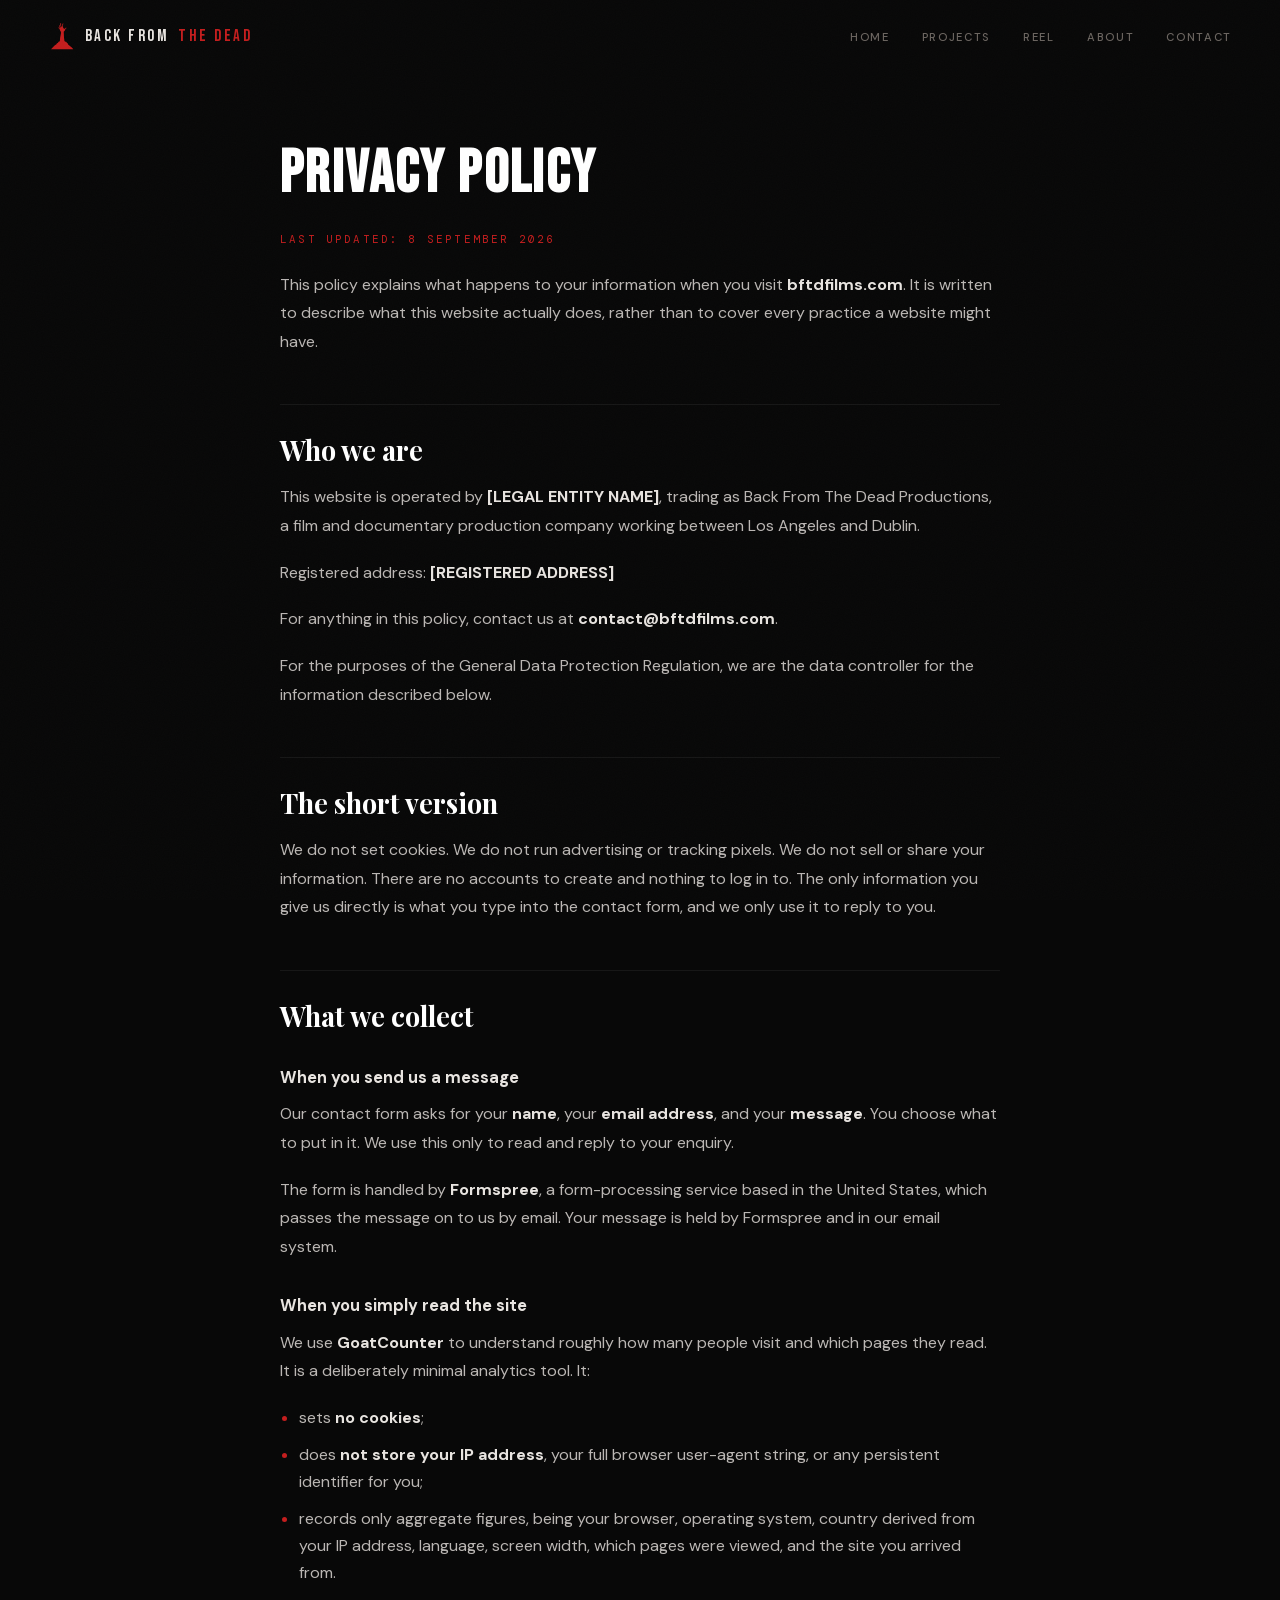
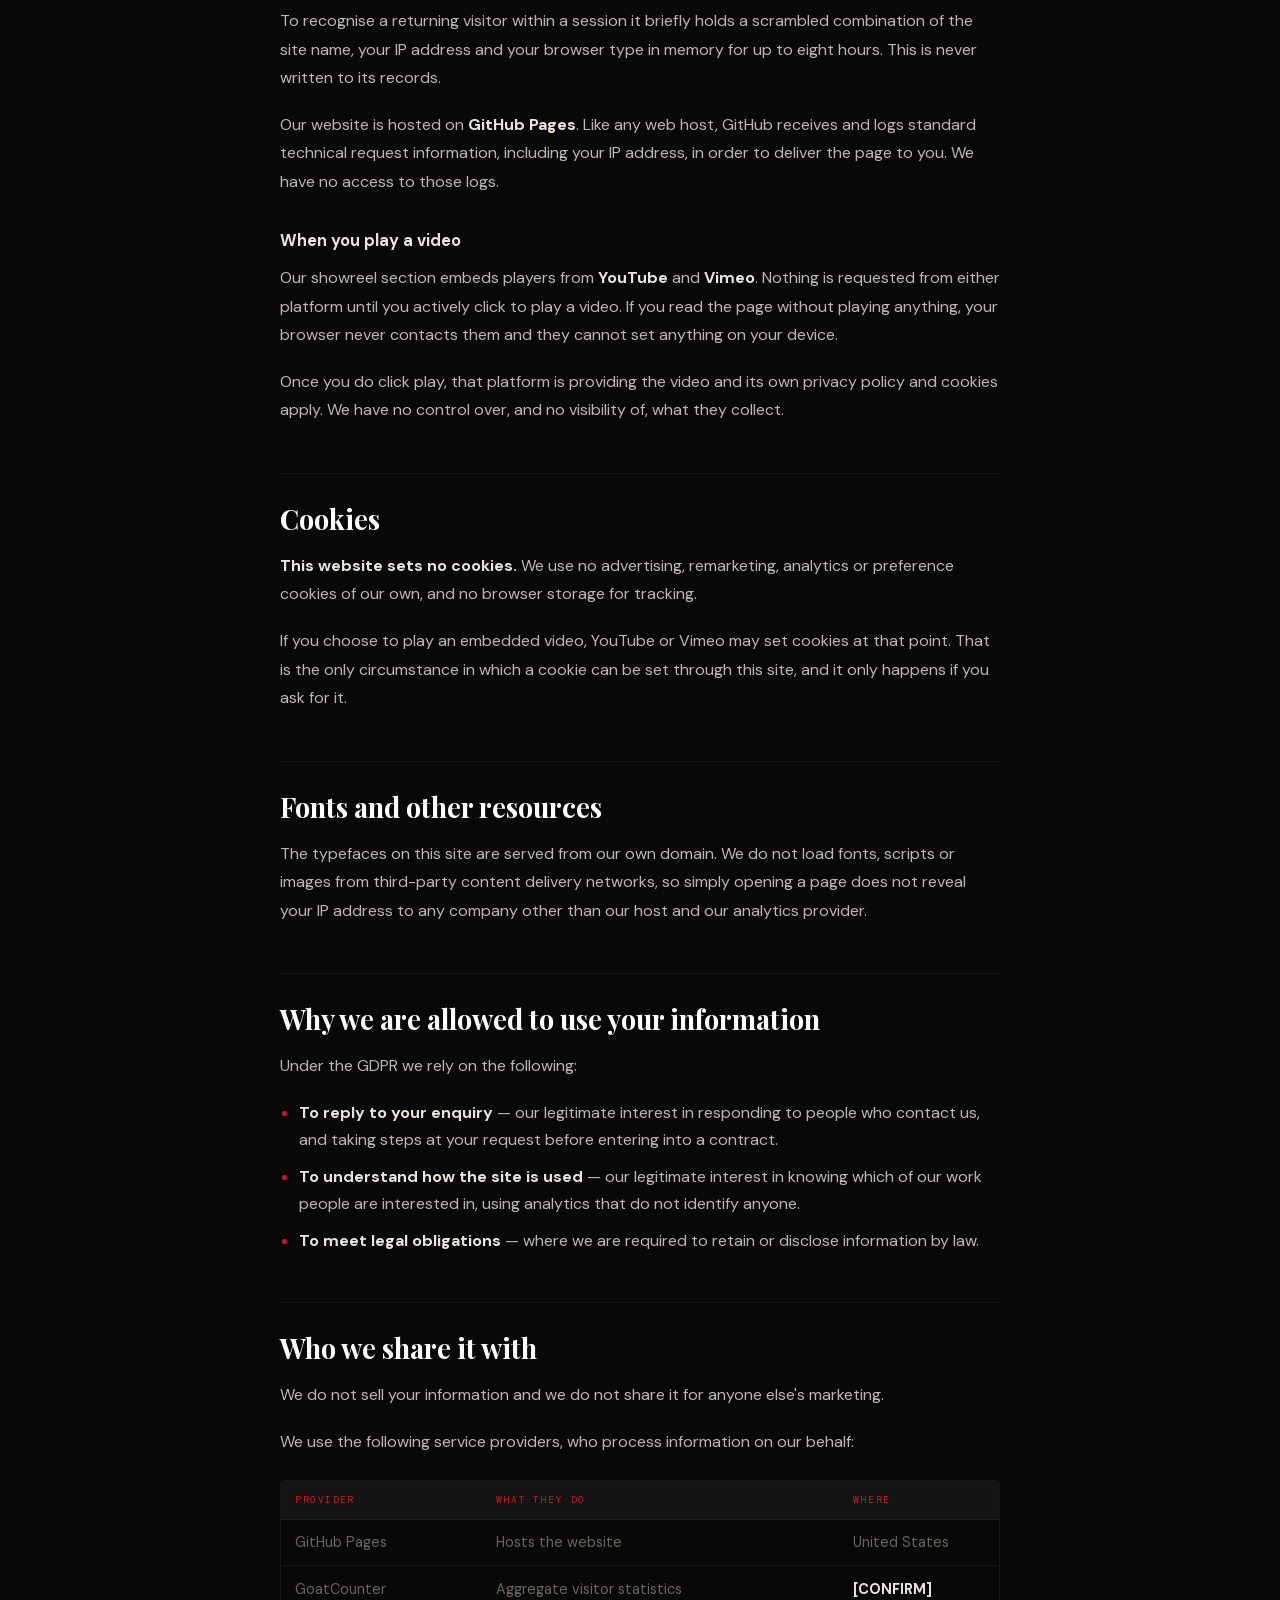
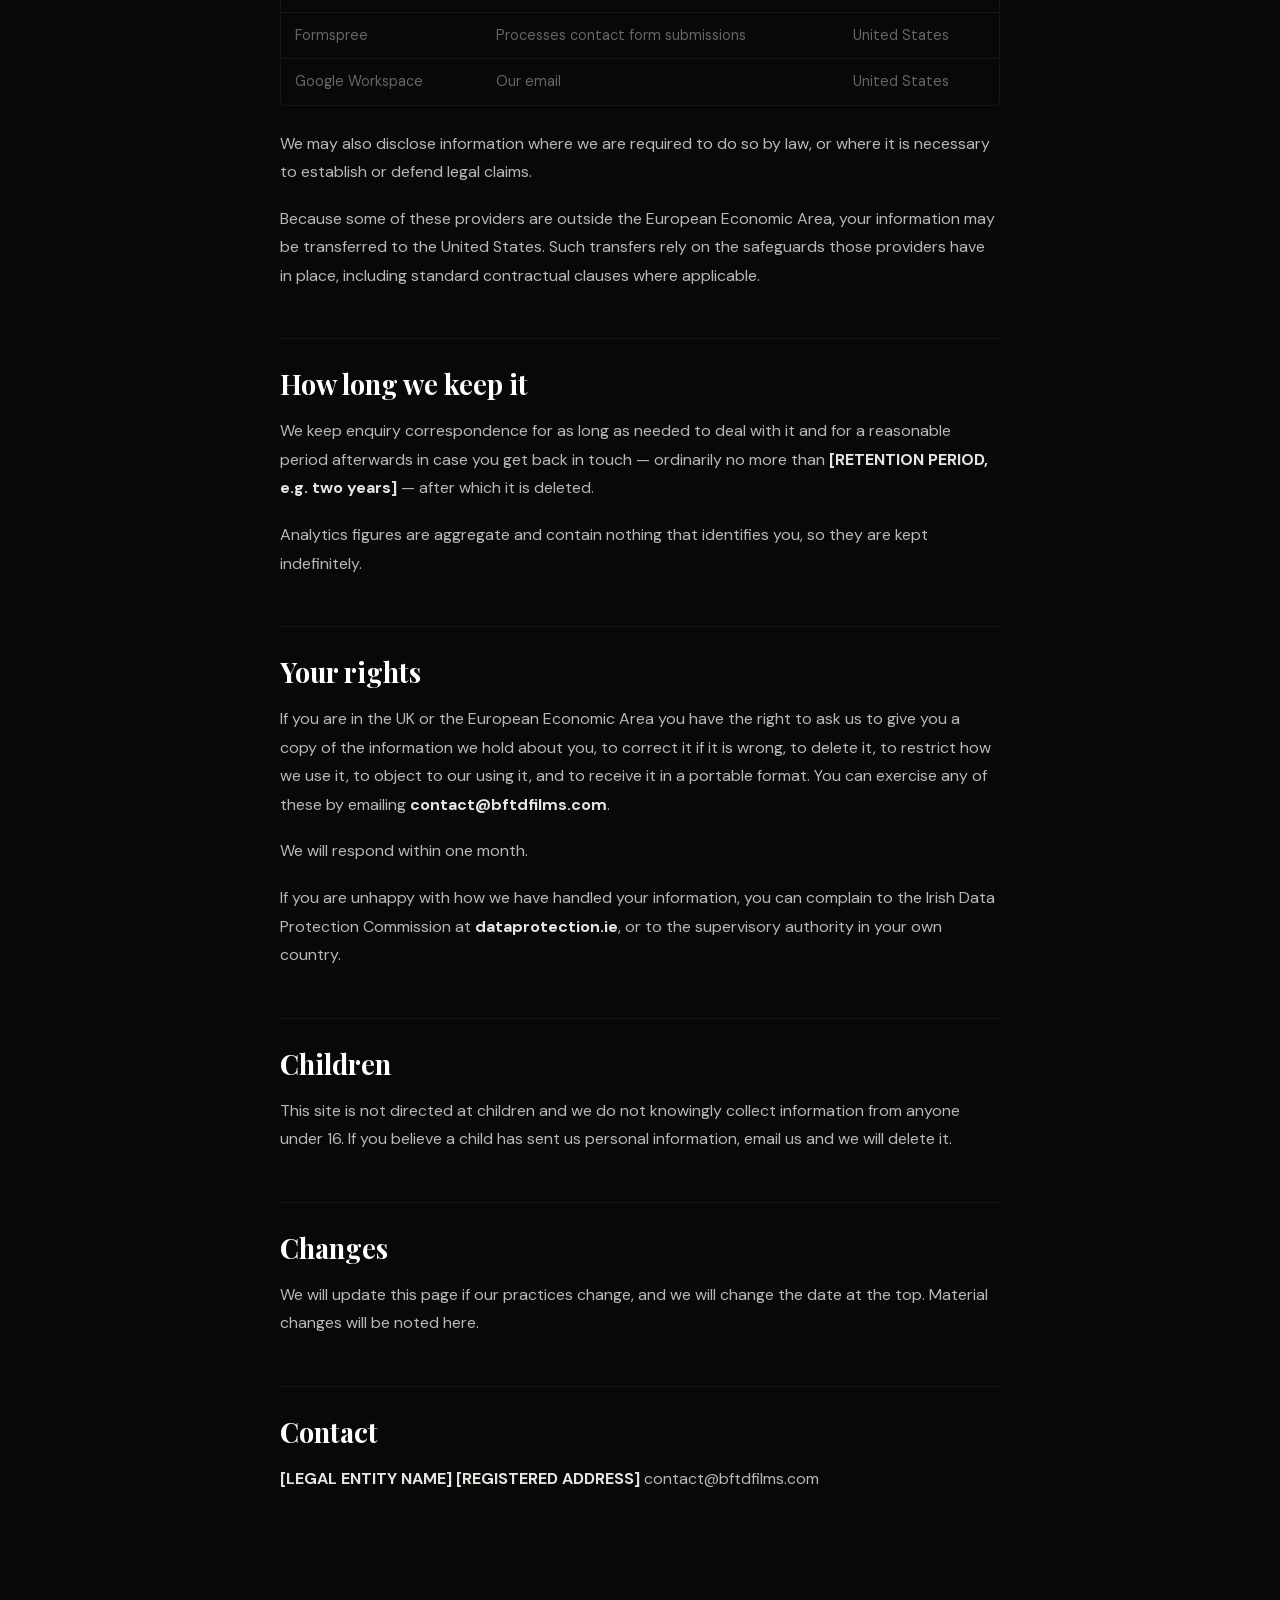
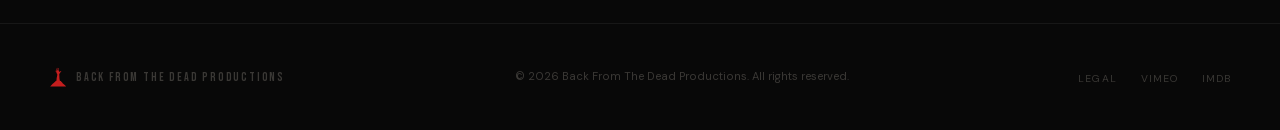
==== privacy/index.html @ 9759ba7f "Publish a privacy policy, and render Markdown pages The site has been collecting names, email addres" ====
<!-- GENERATED FILE — do not edit.
     Edit privacy.md, then run: python3 build.py -->
<!DOCTYPE html>
<html lang="en">
<head>
<meta charset="UTF-8">
<meta name="viewport" content="width=device-width, initial-scale=1.0">
<title>Privacy Policy — Back From The Dead Productions</title>
<meta name="description" content="How Back From The Dead Productions handles information collected through bftdfilms.com.">
<link rel="canonical" href="https://bftdfilms.com/privacy/">
<meta property="og:title" content="Privacy Policy">
<meta property="og:description" content="How Back From The Dead Productions handles information collected through bftdfilms.com.">
<meta property="og:type" content="website">
<meta property="og:url" content="https://bftdfilms.com/privacy/">
<meta property="og:image" content="https://bftdfilms.com/images/og-cover.jpg">
<meta property="og:site_name" content="Back From The Dead Productions">
<meta name="twitter:card" content="summary_large_image">
<meta name="theme-color" content="#080808">
<link rel="icon" type="image/svg+xml" href="data:image/svg+xml,%3Csvg xmlns='http://www.w3.org/2000/svg' viewBox='0 0 200 200'%3E%3Crect width='200' height='200' fill='%23080808'/%3E%3Cpath d='M181,194.5L21.5,194 47,167.5 60,158.5 64,152.5 70,150.5 76,140.5 84.5,137 86.5,113 92.5,83 92.5,70 87.5,64 82.5,50 76.5,45 75.5,36 77.5,36 78.5,41 82,44.5 84.5,44 79.5,33 80.5,23 83,21.5 84.5,23 83.5,32 89,38.5 91.5,37 87.5,22 87.5,13 90,7.5 93.5,9 93.5,25 96.5,33 99,35.5 101.5,30 102.5,16 104.5,12 108,9.5 109.5,12 106.5,23 106.5,35 110.5,44 116,48.5 120,48.5 126,40.5 131,40.5 133.5,43 125.5,49 119.5,63 113.5,68 112.5,71 114.5,113 117.5,135 124,140.5 129,140.5 132.5,144 134.5,149 141.5,153 143.5,160 170,182.5 181,194.5Z' fill='%23c41e1e'/%3E%3C/svg%3E">
<link rel="preload" href="/fonts/dm-sans-normal-latin.woff2" as="font" type="font/woff2" crossorigin>
<link rel="preload" href="/fonts/bebas-neue-normal-latin.woff2" as="font" type="font/woff2" crossorigin>
<link rel="stylesheet" href="/fonts/fonts.css">
<link rel="stylesheet" href="/styles.css">
</head>
<body>
<a class="skip" href="#main">Skip to content</a>

<!-- SVG Symbol Definition (hidden but accessible for <use>) -->
<svg xmlns="http://www.w3.org/2000/svg" xmlns:xlink="http://www.w3.org/1999/xlink" style="position:absolute;width:0;height:0;overflow:hidden" aria-hidden="true">
  <defs>
    <symbol id="bftd-hand" viewBox="0 0 200 200">
      <path d="M181,194.5L21.5,194 47,167.5 60,158.5 64,152.5 70,150.5 76,140.5 84.5,137 86.5,113 92.5,83 92.5,70 87.5,64 82.5,50 76.5,45 75.5,36 77.5,36 78.5,41 82,44.5 84.5,44 79.5,33 80.5,23 83,21.5 84.5,23 83.5,32 89,38.5 91.5,37 87.5,22 87.5,13 90,7.5 93.5,9 93.5,25 96.5,33 99,35.5 101.5,30 102.5,16 104.5,12 108,9.5 109.5,12 106.5,23 106.5,35 110.5,44 116,48.5 120,48.5 126,40.5 131,40.5 133.5,43 125.5,49 119.5,63 113.5,68 112.5,71 114.5,113 117.5,135 124,140.5 129,140.5 132.5,144 134.5,149 141.5,153 143.5,160 170,182.5 181,194.5Z" fill="currentColor" fill-rule="evenodd"/>
    </symbol>
  </defs>
</svg>

<!-- NAV -->
<nav class="nav" role="navigation">
  <a href="#" class="nav__logo"><svg class="hand-icon" aria-hidden="true"><use xlink:href="#bftd-hand" href="#bftd-hand"></use></svg>Back From <span>The Dead</span></a>
  <button class="nav__toggle" aria-label="Toggle menu" aria-expanded="false" aria-controls="navLinks"><span></span><span></span><span></span></button>
  <ul class="nav__links" id="navLinks">
    <li><a href="/" class="nav__link">Home</a></li>
    <li><a href="/#projects" class="nav__link">Projects</a></li>
    <li><a href="/#reel" class="nav__link">Reel</a></li>
    <li><a href="/#about" class="nav__link">About</a></li>
    <li><a href="/#contact" class="nav__link">Contact</a></li>
  </ul>
</nav>

<main id="main">
  <article class="page">
    <div class="con"><div class="page__body">
<h1>Privacy Policy</h1>
<p><em>Last updated: 8 September 2026</em></p>
<p>This policy explains what happens to your information when you visit <strong>bftdfilms.com</strong>. It is written to describe what this website actually does, rather than to cover every practice a website might have.</p>
<h2>Who we are</h2>
<p>This website is operated by <strong>[LEGAL ENTITY NAME]</strong>, trading as Back From The Dead Productions, a film and documentary production company working between Los Angeles and Dublin.</p>
<p>Registered address: <strong>[REGISTERED ADDRESS]</strong></p>
<p>For anything in this policy, contact us at <strong>contact@bftdfilms.com</strong>.</p>
<p>For the purposes of the General Data Protection Regulation, we are the data controller for the information described below.</p>
<h2>The short version</h2>
<p>We do not set cookies. We do not run advertising or tracking pixels. We do not sell or share your information. There are no accounts to create and nothing to log in to. The only information you give us directly is what you type into the contact form, and we only use it to reply to you.</p>
<h2>What we collect</h2>
<h3>When you send us a message</h3>
<p>Our contact form asks for your <strong>name</strong>, your <strong>email address</strong>, and your <strong>message</strong>. You choose what to put in it. We use this only to read and reply to your enquiry.</p>
<p>The form is handled by <strong>Formspree</strong>, a form-processing service based in the United States, which passes the message on to us by email. Your message is held by Formspree and in our email system.</p>
<h3>When you simply read the site</h3>
<p>We use <strong>GoatCounter</strong> to understand roughly how many people visit and which pages they read. It is a deliberately minimal analytics tool. It:</p>
<ul><li>sets <strong>no cookies</strong>;</li><li>does <strong>not store your IP address</strong>, your full browser user-agent string, or any persistent identifier for you;</li><li>records only aggregate figures, being your browser, operating system, country derived from your IP address, language, screen width, which pages were viewed, and the site you arrived from.</li></ul>
<p>To recognise a returning visitor within a session it briefly holds a scrambled combination of the site name, your IP address and your browser type in memory for up to eight hours. This is never written to its records.</p>
<p>Our website is hosted on <strong>GitHub Pages</strong>. Like any web host, GitHub receives and logs standard technical request information, including your IP address, in order to deliver the page to you. We have no access to those logs.</p>
<h3>When you play a video</h3>
<p>Our showreel section embeds players from <strong>YouTube</strong> and <strong>Vimeo</strong>. Nothing is requested from either platform until you actively click to play a video. If you read the page without playing anything, your browser never contacts them and they cannot set anything on your device.</p>
<p>Once you do click play, that platform is providing the video and its own privacy policy and cookies apply. We have no control over, and no visibility of, what they collect.</p>
<h2>Cookies</h2>
<p><strong>This website sets no cookies.</strong> We use no advertising, remarketing, analytics or preference cookies of our own, and no browser storage for tracking.</p>
<p>If you choose to play an embedded video, YouTube or Vimeo may set cookies at that point. That is the only circumstance in which a cookie can be set through this site, and it only happens if you ask for it.</p>
<h2>Fonts and other resources</h2>
<p>The typefaces on this site are served from our own domain. We do not load fonts, scripts or images from third-party content delivery networks, so simply opening a page does not reveal your IP address to any company other than our host and our analytics provider.</p>
<h2>Why we are allowed to use your information</h2>
<p>Under the GDPR we rely on the following:</p>
<ul><li><strong>To reply to your enquiry</strong> — our legitimate interest in responding to people who contact us, and taking steps at your request before entering into a contract.</li><li><strong>To understand how the site is used</strong> — our legitimate interest in knowing which of our work people are interested in, using analytics that do not identify anyone.</li><li><strong>To meet legal obligations</strong> — where we are required to retain or disclose information by law.</li></ul>
<h2>Who we share it with</h2>
<p>We do not sell your information and we do not share it for anyone else&#x27;s marketing.</p>
<p>We use the following service providers, who process information on our behalf:</p>
<div class="tablewrap"><table><thead><tr><th>Provider</th><th>What they do</th><th>Where</th></tr></thead><tbody><tr><td>GitHub Pages</td><td>Hosts the website</td><td>United States</td></tr><tr><td>GoatCounter</td><td>Aggregate visitor statistics</td><td><strong>[CONFIRM]</strong></td></tr><tr><td>Formspree</td><td>Processes contact form submissions</td><td>United States</td></tr><tr><td>Google Workspace</td><td>Our email</td><td>United States</td></tr></tbody></table></div>
<p>We may also disclose information where we are required to do so by law, or where it is necessary to establish or defend legal claims.</p>
<p>Because some of these providers are outside the European Economic Area, your information may be transferred to the United States. Such transfers rely on the safeguards those providers have in place, including standard contractual clauses where applicable.</p>
<h2>How long we keep it</h2>
<p>We keep enquiry correspondence for as long as needed to deal with it and for a reasonable period afterwards in case you get back in touch — ordinarily no more than <strong>[RETENTION PERIOD, e.g. two years]</strong> — after which it is deleted.</p>
<p>Analytics figures are aggregate and contain nothing that identifies you, so they are kept indefinitely.</p>
<h2>Your rights</h2>
<p>If you are in the UK or the European Economic Area you have the right to ask us to give you a copy of the information we hold about you, to correct it if it is wrong, to delete it, to restrict how we use it, to object to our using it, and to receive it in a portable format. You can exercise any of these by emailing <strong>contact@bftdfilms.com</strong>.</p>
<p>We will respond within one month.</p>
<p>If you are unhappy with how we have handled your information, you can complain to the Irish Data Protection Commission at <strong>dataprotection.ie</strong>, or to the supervisory authority in your own country.</p>
<h2>Children</h2>
<p>This site is not directed at children and we do not knowingly collect information from anyone under 16. If you believe a child has sent us personal information, email us and we will delete it.</p>
<h2>Changes</h2>
<p>We will update this page if our practices change, and we will change the date at the top. Material changes will be noted here.</p>
<h2>Contact</h2>
<p><strong>[LEGAL ENTITY NAME]</strong> <strong>[REGISTERED ADDRESS]</strong> contact@bftdfilms.com</p>
    </div></div>
  </article>
</main>

<footer class="ft"><div class="con"><div class="ft__in">
  <a href="/" class="ft__logo"><svg class="hand-icon" aria-hidden="true"><use xlink:href="#bftd-hand" href="#bftd-hand"></use></svg>Back From The Dead Productions</a>
  <p class="ft__c">© 2026 Back From The Dead Productions. All rights reserved.</p>
  <ul class="ft__ls"><li><a href="/privacy/" class="ft__l">Legal</a></li><li><a href="https://vimeo.com/user11478169" target="_blank" rel="noopener" class="ft__l">Vimeo</a></li><li><a href="https://www.imdb.com/name/nm1100217/" target="_blank" rel="noopener" class="ft__l">IMDb</a></li></ul>
</div></div></footer>

<script>
document.addEventListener('DOMContentLoaded',()=>{
  const nav=document.querySelector('.nav');
  window.addEventListener('scroll',()=>nav.classList.toggle('scrolled',window.scrollY>60),{passive:true});
  const tog=document.querySelector('.nav__toggle'),nls=document.querySelector('.nav__links');
  tog.addEventListener('click',()=>{const o=tog.classList.toggle('open');nls.classList.toggle('open');tog.setAttribute('aria-expanded',o?'true':'false')});
  nls.querySelectorAll('.nav__link').forEach(l=>l.addEventListener('click',()=>{tog.classList.remove('open');nls.classList.remove('open');tog.setAttribute('aria-expanded','false')}));
});
</script>
<script data-goatcounter="https://bftdfilms.goatcounter.com/count" async src="https://gc.zgo.at/count.js"></script>
</body>
</html>
---- fonts/fonts.css ----
/* Self-hosted webfonts — GENERATED, do not edit.
   Regenerate with: bash tools/fetch-fonts.sh
   Served from our own domain so no visitor IP reaches Google.
   DM Sans and Playfair Display are variable: one file serves a
   weight range, which is why some rules declare two weights. */
@font-face{font-family:'Bebas Neue';font-style:normal;font-weight:400;font-display:swap;src:url('/fonts/bebas-neue-normal-latin-ext.woff2') format('woff2');unicode-range:U+0100-02BA, U+02BD-02C5, U+02C7-02CC, U+02CE-02D7, U+02DD-02FF, U+0304, U+0308, U+0329, U+1D00-1DBF, U+1E00-1E9F, U+1EF2-1EFF, U+2020, U+20A0-20AB, U+20AD-20C0, U+2113, U+2C60-2C7F, U+A720-A7FF}
@font-face{font-family:'Bebas Neue';font-style:normal;font-weight:400;font-display:swap;src:url('/fonts/bebas-neue-normal-latin.woff2') format('woff2');unicode-range:U+0000-00FF, U+0131, U+0152-0153, U+02BB-02BC, U+02C6, U+02DA, U+02DC, U+0304, U+0308, U+0329, U+2000-206F, U+20AC, U+2122, U+2191, U+2193, U+2212, U+2215, U+FEFF, U+FFFD}
@font-face{font-family:'DM Mono';font-style:normal;font-weight:400;font-display:swap;src:url('/fonts/dm-mono-normal-latin-ext.woff2') format('woff2');unicode-range:U+0100-02BA, U+02BD-02C5, U+02C7-02CC, U+02CE-02D7, U+02DD-02FF, U+0304, U+0308, U+0329, U+1D00-1DBF, U+1E00-1E9F, U+1EF2-1EFF, U+2020, U+20A0-20AB, U+20AD-20C0, U+2113, U+2C60-2C7F, U+A720-A7FF}
@font-face{font-family:'DM Mono';font-style:normal;font-weight:400;font-display:swap;src:url('/fonts/dm-mono-normal-latin.woff2') format('woff2');unicode-range:U+0000-00FF, U+0131, U+0152-0153, U+02BB-02BC, U+02C6, U+02DA, U+02DC, U+0304, U+0308, U+0329, U+2000-206F, U+20AC, U+2122, U+2191, U+2193, U+2212, U+2215, U+FEFF, U+FFFD}
@font-face{font-family:'DM Sans';font-style:normal;font-weight:400 700;font-display:swap;src:url('/fonts/dm-sans-normal-latin-ext.woff2') format('woff2');unicode-range:U+0100-02BA, U+02BD-02C5, U+02C7-02CC, U+02CE-02D7, U+02DD-02FF, U+0304, U+0308, U+0329, U+1D00-1DBF, U+1E00-1E9F, U+1EF2-1EFF, U+2020, U+20A0-20AB, U+20AD-20C0, U+2113, U+2C60-2C7F, U+A720-A7FF}
@font-face{font-family:'DM Sans';font-style:normal;font-weight:400 700;font-display:swap;src:url('/fonts/dm-sans-normal-latin.woff2') format('woff2');unicode-range:U+0000-00FF, U+0131, U+0152-0153, U+02BB-02BC, U+02C6, U+02DA, U+02DC, U+0304, U+0308, U+0329, U+2000-206F, U+20AC, U+2122, U+2191, U+2193, U+2212, U+2215, U+FEFF, U+FFFD}
@font-face{font-family:'Playfair Display';font-style:italic;font-weight:400;font-display:swap;src:url('/fonts/playfair-display-italic-latin-ext.woff2') format('woff2');unicode-range:U+0100-02BA, U+02BD-02C5, U+02C7-02CC, U+02CE-02D7, U+02DD-02FF, U+0304, U+0308, U+0329, U+1D00-1DBF, U+1E00-1E9F, U+1EF2-1EFF, U+2020, U+20A0-20AB, U+20AD-20C0, U+2113, U+2C60-2C7F, U+A720-A7FF}
@font-face{font-family:'Playfair Display';font-style:italic;font-weight:400;font-display:swap;src:url('/fonts/playfair-display-italic-latin.woff2') format('woff2');unicode-range:U+0000-00FF, U+0131, U+0152-0153, U+02BB-02BC, U+02C6, U+02DA, U+02DC, U+0304, U+0308, U+0329, U+2000-206F, U+20AC, U+2122, U+2191, U+2193, U+2212, U+2215, U+FEFF, U+FFFD}
@font-face{font-family:'Playfair Display';font-style:normal;font-weight:400 700;font-display:swap;src:url('/fonts/playfair-display-normal-latin-ext.woff2') format('woff2');unicode-range:U+0100-02BA, U+02BD-02C5, U+02C7-02CC, U+02CE-02D7, U+02DD-02FF, U+0304, U+0308, U+0329, U+1D00-1DBF, U+1E00-1E9F, U+1EF2-1EFF, U+2020, U+20A0-20AB, U+20AD-20C0, U+2113, U+2C60-2C7F, U+A720-A7FF}
@font-face{font-family:'Playfair Display';font-style:normal;font-weight:400 700;font-display:swap;src:url('/fonts/playfair-display-normal-latin.woff2') format('woff2');unicode-range:U+0000-00FF, U+0131, U+0152-0153, U+02BB-02BC, U+02C6, U+02DA, U+02DC, U+0304, U+0308, U+0329, U+2000-206F, U+20AC, U+2122, U+2191, U+2193, U+2212, U+2215, U+FEFF, U+FFFD}
---- styles.css ----
:root{--bg:#080808;--bg2:#0f0f0f;--bg3:#141414;--bg4:#1a1a1a;--text:#e8e4e0;--text2:#6b6560;--text3:#3a3835;--accent:#c41e1e;--accent-g:rgba(196,30,30,.15);--accent-b:#e02525;--white:#fff;--border:rgba(255,255,255,.06);--border2:rgba(255,255,255,.1);--fd:'Playfair Display',Georgia,serif;--fb:'DM Sans',-apple-system,sans-serif;--fa:'Bebas Neue',Impact,sans-serif;--fm:'DM Mono','Courier New',monospace;--eo:cubic-bezier(.25,.46,.45,.94);--ed:cubic-bezier(.16,1,.3,1);--t:.4s var(--eo);--ts:.8s var(--ed);--nh:72px;--mw:1280px;--g:clamp(1.5rem,4vw,3rem)}
*,*::before,*::after{margin:0;padding:0;box-sizing:border-box}
html{font-size:16px;scroll-behavior:smooth;-webkit-font-smoothing:antialiased;scrollbar-width:thin;scrollbar-color:var(--accent) var(--bg)}
body{font-family:var(--fb);background:var(--bg);color:var(--text);line-height:1.6;overflow-x:hidden}
::selection{background:var(--accent);color:var(--white)}
::-webkit-scrollbar{width:6px}::-webkit-scrollbar-track{background:var(--bg)}::-webkit-scrollbar-thumb{background:var(--accent);border-radius:3px}
img,video{display:block;max-width:100%;height:auto}
a{color:inherit;text-decoration:none;transition:color var(--t)}
.con{width:100%;max-width:var(--mw);margin:0 auto;padding:0 var(--g)}
body::before{content:'';position:fixed;inset:0;z-index:9999;pointer-events:none;opacity:.02;background-image:url("data:image/svg+xml,%3Csvg viewBox='0 0 256 256' xmlns='http://www.w3.org/2000/svg'%3E%3Cfilter id='n'%3E%3CfeTurbulence type='fractalNoise' baseFrequency='.85' numOctaves='4' stitchTiles='stitch'/%3E%3C/filter%3E%3Crect width='100%25' height='100%25' filter='url(%23n)'/%3E%3C/svg%3E");background-repeat:repeat;background-size:256px}

/* HAND LOGO */
.hand-icon{display:inline-block;vertical-align:middle;flex-shrink:0;overflow:visible}
.nav__logo{font-family:var(--fa);font-size:clamp(.8rem,1.6vw,1.05rem);letter-spacing:.15em;text-transform:uppercase;color:var(--text);white-space:nowrap;display:flex;align-items:center;gap:.55rem}
.nav__logo:hover{color:var(--accent)}.nav__logo span{color:var(--accent);white-space:nowrap}
.nav__logo .hand-icon{width:28px;height:28px;color:var(--accent);transition:transform .4s var(--ed),filter .4s ease}
.nav__logo:hover .hand-icon{transform:translateY(-2px);filter:drop-shadow(0 4px 12px rgba(196,30,30,.4))}
.hero__mark{display:flex;justify-content:center;margin-bottom:2rem;opacity:0;transform:translateY(30px);animation:fu 1s var(--ed) .15s forwards}
.hero__mark .hand-icon{width:clamp(60px,10vw,90px);height:clamp(60px,10vw,90px);color:var(--accent);filter:drop-shadow(0 0 40px rgba(196,30,30,.3)) drop-shadow(0 0 80px rgba(196,30,30,.12))}
.ft__logo{display:flex;align-items:center;gap:.5rem;color:var(--text3);font-family:var(--fa);font-size:.75rem;letter-spacing:.15em;text-transform:uppercase;transition:color var(--t)}
.ft__logo:hover{color:var(--accent)}
.ft__logo .hand-icon{width:20px;height:20px;color:var(--accent)}

/* NAV */
.nav{position:fixed;top:0;left:0;right:0;z-index:1000;height:var(--nh);display:flex;align-items:center;justify-content:space-between;padding:0 var(--g);transition:background var(--t)}
.nav.scrolled{background:rgba(8,8,8,.92);backdrop-filter:blur(20px);border-bottom:1px solid var(--border)}
.nav__links{display:flex;align-items:center;gap:clamp(1.25rem,2.5vw,2.25rem);list-style:none}
.nav__link{font-size:.7rem;font-weight:500;letter-spacing:.15em;text-transform:uppercase;color:var(--text2);position:relative;padding:.25rem 0;transition:color var(--t)}
.nav__link::after{content:'';position:absolute;bottom:0;left:0;width:0;height:1px;background:var(--accent);transition:width var(--t)}
.nav__link:hover,.nav__link.active{color:var(--text)}.nav__link:hover::after,.nav__link.active::after{width:100%}
.nav__toggle{display:none;background:none;border:none;cursor:pointer;padding:.5rem;z-index:1001}
.nav__toggle span{display:block;width:24px;height:1.5px;background:var(--text);transition:all .3s ease;margin:6px 0}
.nav__toggle.open span:nth-child(1){transform:rotate(45deg) translate(5px,5px)}
.nav__toggle.open span:nth-child(2){opacity:0}
.nav__toggle.open span:nth-child(3){transform:rotate(-45deg) translate(5px,-5px)}

/* HERO */
.hero{position:relative;width:100%;height:100vh;min-height:600px;display:flex;align-items:center;justify-content:center;overflow:hidden}
.hero__bg{position:absolute;inset:0;z-index:0;background:linear-gradient(135deg,#1a0a0a 0%,#080808 30%,#0d0d0d 60%,#120808 100%)}
.hero__bg img{width:100%;height:100%;object-fit:cover;opacity:.5}
.hero__ov{position:absolute;inset:0;z-index:1;background:linear-gradient(180deg,rgba(8,8,8,.6) 0%,rgba(8,8,8,.2) 40%,rgba(8,8,8,.2) 60%,rgba(8,8,8,.95) 100%)}
.hero__vig{position:absolute;inset:0;z-index:1;box-shadow:inset 0 0 200px 60px rgba(0,0,0,.7);pointer-events:none}
.hero__c{position:relative;z-index:2;text-align:center;max-width:900px;padding:0 var(--g)}
.hero__pre{font-family:var(--fm);font-size:.7rem;letter-spacing:.4em;text-transform:uppercase;color:var(--accent);margin-bottom:1.5rem;opacity:0;transform:translateY(20px);animation:fu .8s var(--ed) .3s forwards}
.hero__t{font-family:var(--fa);font-size:clamp(3rem,10vw,8rem);line-height:.9;letter-spacing:.05em;text-transform:uppercase;color:var(--white);margin-bottom:1.5rem;opacity:0;transform:translateY(30px);animation:fu 1s var(--ed) .5s forwards}
.hero__t em{font-style:normal;color:var(--accent);display:block;font-size:.35em;letter-spacing:.25em;margin-top:.5rem;font-family:var(--fd);font-weight:400}
.hero__tag{font-family:var(--fd);font-size:clamp(1rem,2vw,1.35rem);font-weight:400;font-style:italic;color:rgba(232,228,224,.75);max-width:500px;margin:0 auto;opacity:0;transform:translateY(20px);animation:fu .8s var(--ed) .8s forwards}
.hero__sc{position:absolute;bottom:2.5rem;left:50%;transform:translateX(-50%);z-index:2;display:flex;flex-direction:column;align-items:center;gap:.75rem;color:var(--text3);font-size:.6rem;letter-spacing:.3em;text-transform:uppercase;opacity:0;animation:fu .8s var(--ed) 1.2s forwards}
.hero__scl{width:1px;height:40px;background:var(--text3);position:relative;overflow:hidden}
.hero__scl::after{content:'';position:absolute;top:-100%;left:0;width:100%;height:100%;background:var(--accent);animation:sl 2s ease-in-out infinite}

/* SECTIONS */
.sec{padding:clamp(4rem,10vh,8rem) 0}
.sec__h{margin-bottom:clamp(2.5rem,5vw,4rem)}
.sec__l{font-family:var(--fm);font-size:.7rem;letter-spacing:.4em;text-transform:uppercase;color:var(--accent);margin-bottom:1rem;display:flex;align-items:center;gap:1rem}
.sec__l::before{content:'';width:30px;height:1px;background:var(--accent)}
.sec__t{font-family:var(--fd);font-size:clamp(2rem,4vw,3.5rem);font-weight:700;color:var(--white);line-height:1.1}

/* ============================================
   PROJECT CAROUSEL
   ============================================ */
.carousel-sec{border-top:1px solid var(--border);overflow:hidden}
.carousel-header{display:flex;align-items:flex-end;justify-content:space-between;flex-wrap:wrap;gap:1rem}
.carousel-nav{display:flex;align-items:center;gap:1rem}
.carousel-counter{font-family:var(--fm);font-size:.65rem;letter-spacing:.1em;color:var(--text3);min-width:50px;text-align:center}
.carousel-btn{width:44px;height:44px;border-radius:50%;border:1px solid var(--border2);background:transparent;color:var(--text2);cursor:pointer;display:flex;align-items:center;justify-content:center;transition:all var(--t)}
.carousel-btn:hover{border-color:var(--accent);color:var(--white);background:var(--accent-g)}
.carousel-btn:disabled{opacity:.25;cursor:default;border-color:var(--border)}
.carousel-btn:disabled:hover{background:transparent;color:var(--text2)}
.carousel-btn svg{width:18px;height:18px}
.carousel-wrap{overflow:hidden;margin:0 calc(var(--g) * -1);padding:0 var(--g)}
.carousel-track{display:flex;gap:clamp(1rem,2vw,1.5rem);transition:transform .6s var(--ed);will-change:transform}
.carousel-track.dragging{transition:none;cursor:grabbing}
.carousel-wrap:hover .carousel-track{cursor:grab}

/* PROJECT CARDS (carousel items) */
.pc{flex:0 0 calc(50% - .75rem);min-width:0;position:relative;border-radius:6px;overflow:hidden;background:var(--bg3);cursor:pointer;transition:transform var(--t);display:flex;flex-direction:column}
.pc:hover{transform:translateY(-4px)}
.pc__img{position:relative;aspect-ratio:16/9;overflow:hidden;background:#111}
.pc__img img{width:100%;height:100%;object-fit:cover;transition:transform .6s var(--ed),filter var(--t);filter:saturate(.7)}
.pc:hover .pc__img img{transform:scale(1.05);filter:saturate(1)}
.pc__ov{position:absolute;inset:0;background:linear-gradient(180deg,transparent 40%,rgba(8,8,8,.9) 100%)}
.pc__st{position:absolute;top:1rem;right:1rem;font-family:var(--fm);font-size:.55rem;letter-spacing:.2em;text-transform:uppercase;padding:.3rem .8rem;border:1px solid var(--accent);color:var(--accent);border-radius:2px;background:rgba(8,8,8,.6);backdrop-filter:blur(8px)}
.pc__num{position:absolute;top:1rem;left:1rem;font-family:var(--fa);font-size:2.5rem;color:var(--white);opacity:.08;line-height:1;pointer-events:none}
.pc__b{padding:1.5rem;flex:1;display:flex;flex-direction:column}
.pc__g{font-family:var(--fm);font-size:.55rem;letter-spacing:.2em;text-transform:uppercase;color:var(--accent);margin-bottom:.5rem}
.pc__tt{font-family:var(--fa);font-size:clamp(1.5rem,3vw,2.25rem);letter-spacing:.05em;text-transform:uppercase;color:var(--white);margin-bottom:.75rem;transition:color var(--t)}
.pc:hover .pc__tt{color:var(--accent)}
.pc__ll{font-size:.9rem;color:var(--text2);line-height:1.5;margin-bottom:1.25rem;flex:1}
.pc__cta{display:inline-flex;align-items:center;gap:.5rem;font-size:.7rem;font-weight:500;letter-spacing:.15em;text-transform:uppercase;color:var(--text2);transition:color var(--t),gap var(--t);background:none;border:none;cursor:pointer;padding:0;font-family:var(--fb)}
.pc:hover .pc__cta{color:var(--accent);gap:.75rem}
.pc__cta svg{width:16px;height:16px;transition:transform var(--t)}
.pc:hover .pc__cta svg{transform:translateX(4px)}

/* Carousel dots */
.carousel-dots{display:flex;justify-content:center;gap:.5rem;margin-top:2rem}
.carousel-dot{width:6px;height:6px;border-radius:50%;background:var(--text3);border:none;cursor:pointer;transition:all var(--t);padding:0}
.carousel-dot.active{background:var(--accent);transform:scale(1.3)}

/* ============================================
   PROJECT MODAL
   ============================================ */
.modal{position:fixed;inset:0;z-index:10000;display:flex;align-items:center;justify-content:center;opacity:0;pointer-events:none;transition:opacity .3s ease;padding:var(--g)}
.modal.open{opacity:1;pointer-events:all}
.modal__bg{position:absolute;inset:0;background:rgba(4,4,4,.92);backdrop-filter:blur(30px)}
.modal__container{position:relative;z-index:1;width:100%;max-width:900px;max-height:90vh;background:var(--bg2);border:1px solid var(--border);border-radius:8px;overflow-y:auto;overflow-x:hidden;scrollbar-width:thin;scrollbar-color:var(--accent) transparent;transform:translateY(20px) scale(.97);transition:transform .4s var(--ed);box-shadow:0 40px 100px rgba(0,0,0,.6)}
.modal.open .modal__container{transform:translateY(0) scale(1)}
.modal__close{position:sticky;top:0;float:right;z-index:5;margin:1rem;width:40px;height:40px;border-radius:50%;border:1px solid var(--border2);background:rgba(8,8,8,.8);backdrop-filter:blur(10px);color:var(--text2);cursor:pointer;display:flex;align-items:center;justify-content:center;transition:all var(--t)}
.modal__close:hover{border-color:var(--accent);color:var(--white);background:var(--accent)}
.modal__close svg{width:18px;height:18px}

/* Modal hero */
.modal__hero{position:relative;width:100%;aspect-ratio:21/9;overflow:hidden;margin-top:-56px}
.modal__hero img{width:100%;height:100%;object-fit:cover;filter:saturate(.75)}
.modal__hero-ov{position:absolute;inset:0;background:linear-gradient(180deg,rgba(15,15,15,.3) 0%,rgba(15,15,15,.95) 100%)}
.modal__hero-text{position:absolute;bottom:2rem;left:2.5rem;right:2.5rem;z-index:2}
.modal__hero-genre{font-family:var(--fm);font-size:.55rem;letter-spacing:.25em;text-transform:uppercase;color:var(--accent);margin-bottom:.5rem}
.modal__hero-title{font-family:var(--fa);font-size:clamp(2rem,5vw,3.5rem);letter-spacing:.06em;text-transform:uppercase;color:var(--white);line-height:1;margin-bottom:.5rem}
.modal__hero-tag{font-family:var(--fd);font-size:1rem;font-style:italic;color:var(--text2)}

/* Modal body */
.modal__body{padding:2rem 2.5rem 2.5rem}
.modal__grid{display:grid;grid-template-columns:1fr 280px;gap:2.5rem}
.modal__synopsis h3{font-family:var(--fd);font-size:1.35rem;font-weight:700;color:var(--white);margin-bottom:1rem}
.modal__synopsis p{font-size:1rem;color:var(--text2);line-height:1.8;margin-bottom:1rem}
.modal__synopsis p:last-child{margin-bottom:0}

/* Sidebar */
.modal__sidebar{display:flex;flex-direction:column;gap:1.25rem}
.modal__meta{padding:1.25rem;background:var(--bg3);border:1px solid var(--border);border-radius:4px}
.modal__meta-label{font-family:var(--fm);font-size:.5rem;letter-spacing:.25em;text-transform:uppercase;color:var(--accent);margin-bottom:.35rem}
.modal__meta-value{font-size:.9rem;color:var(--text)}
.modal__tags{display:flex;flex-wrap:wrap;gap:.4rem;margin-top:.75rem}
.modal__tag{font-family:var(--fm);font-size:.55rem;letter-spacing:.1em;text-transform:uppercase;padding:.35rem .7rem;border:1px solid var(--border);border-radius:2px;color:var(--text2)}

/* Modal key art row */
.modal__stills{margin-top:2rem;border-top:1px solid var(--border);padding-top:2rem}
.modal__stills h4{font-family:var(--fm);font-size:.6rem;letter-spacing:.3em;text-transform:uppercase;color:var(--accent);margin-bottom:1rem}
.modal__stills-grid{display:grid;grid-template-columns:repeat(3,1fr);gap:.5rem;border-radius:4px;overflow:hidden}
.modal__stills-grid img{width:100%;aspect-ratio:16/9;object-fit:cover;filter:saturate(.7) brightness(.9);transition:filter .3s ease}
.modal__stills-grid img:hover{filter:saturate(1) brightness(1)}

/* ============================================
   VIMEO REEL SHOWCASE
   ============================================ */
.reel{border-top:1px solid var(--border)}
.reel__player{position:relative;aspect-ratio:16/9;background:#000;overflow:hidden;margin-bottom:clamp(1.5rem,3vw,2.5rem)}
.reel__player iframe{position:absolute;inset:0;width:100%;height:100%;border:0}
.reel__player-poster{position:absolute;inset:0;z-index:2;cursor:pointer;display:flex;align-items:center;justify-content:center;background-size:cover;background-position:center;transition:opacity .4s ease}
.reel__player-poster.hidden{opacity:0;pointer-events:none}
.reel__player-poster::after{content:'';position:absolute;inset:0;background:linear-gradient(180deg,rgba(8,8,8,.3) 0%,rgba(8,8,8,.1) 40%,rgba(8,8,8,.5) 100%)}
.reel__play{position:relative;z-index:3;width:80px;height:80px;border-radius:50%;border:2px solid rgba(255,255,255,.3);background:rgba(196,30,30,.85);display:flex;align-items:center;justify-content:center;cursor:pointer;transition:transform var(--t),background var(--t),border-color var(--t);backdrop-filter:blur(4px)}
.reel__play:hover{transform:scale(1.1);background:var(--accent-b);border-color:rgba(255,255,255,.5)}
.reel__play svg{width:28px;height:28px;fill:var(--white);margin-left:3px}
.reel__now{display:flex;align-items:center;justify-content:space-between;padding:1rem 0;border-bottom:1px solid var(--border);margin-bottom:clamp(1.5rem,3vw,2.5rem);flex-wrap:wrap;gap:.75rem}
.reel__now-label{font-family:var(--fm);font-size:.55rem;letter-spacing:.3em;text-transform:uppercase;color:var(--accent)}
.reel__now-title{font-family:var(--fa);font-size:1.25rem;letter-spacing:.05em;text-transform:uppercase;color:var(--white)}
.reel__now-meta{font-family:var(--fm);font-size:.6rem;color:var(--text3);letter-spacing:.1em}
.reel__tabs{display:flex;gap:.5rem;flex-wrap:wrap;margin-bottom:clamp(1.5rem,3vw,2.5rem)}
.reel__tab{font-family:var(--fm);font-size:.65rem;letter-spacing:.15em;text-transform:uppercase;padding:.5rem 1.15rem;border:1px solid var(--border);border-radius:2px;background:transparent;color:var(--text2);cursor:pointer;transition:all var(--t)}
.reel__tab:hover{border-color:var(--text3);color:var(--text)}
.reel__tab.active{border-color:var(--accent);color:var(--accent);background:var(--accent-g)}
.reel__grid{display:grid;grid-template-columns:repeat(3,1fr);gap:clamp(.75rem,1.5vw,1.25rem)}
.reel__item{position:relative;aspect-ratio:16/9;overflow:hidden;cursor:pointer;background:#0a0a0a;transition:transform var(--t)}
.reel__item:hover{transform:translateY(-3px)}
.reel__item img{width:100%;height:100%;object-fit:cover;filter:saturate(.6) brightness(.85);transition:filter .5s var(--ed),transform .5s var(--ed)}
.reel__item:hover img{filter:saturate(1) brightness(1);transform:scale(1.04)}
.reel__item-ov{position:absolute;inset:0;background:linear-gradient(transparent 30%,rgba(8,8,8,.85) 100%);opacity:0;transition:opacity var(--t);display:flex;flex-direction:column;justify-content:flex-end;padding:1rem}
.reel__item:hover .reel__item-ov{opacity:1}
.reel__item-cat{font-family:var(--fm);font-size:.5rem;letter-spacing:.2em;text-transform:uppercase;color:var(--accent);margin-bottom:.25rem}
.reel__item-t{font-family:var(--fa);font-size:clamp(.85rem,1.2vw,1.1rem);letter-spacing:.05em;text-transform:uppercase;color:var(--white)}
.reel__item-sub{font-size:.7rem;color:var(--text2);margin-top:.15rem}
.reel__item-play{position:absolute;top:50%;left:50%;transform:translate(-50%,-50%) scale(.8);width:48px;height:48px;border-radius:50%;border:2px solid rgba(255,255,255,.4);background:rgba(196,30,30,.7);display:flex;align-items:center;justify-content:center;opacity:0;transition:all .3s var(--ed)}
.reel__item:hover .reel__item-play{opacity:1;transform:translate(-50%,-50%) scale(1)}
.reel__item-play svg{width:18px;height:18px;fill:var(--white);margin-left:2px}
.reel__item.active{outline:2px solid var(--accent);outline-offset:-2px}
.reel__item-dur{position:absolute;top:.6rem;right:.6rem;font-family:var(--fm);font-size:.5rem;background:rgba(0,0,0,.7);color:rgba(255,255,255,.7);padding:2px 6px;backdrop-filter:blur(4px);z-index:2}
.reel__cta{display:flex;justify-content:center;margin-top:clamp(1.5rem,3vw,2.5rem)}

/* GALLERY */
.gal{border-top:1px solid var(--border)}
.gal__fil{display:flex;gap:.5rem;flex-wrap:wrap;margin-bottom:clamp(1.5rem,3vw,2.5rem)}
.gal__fb{font-family:var(--fm);font-size:.65rem;letter-spacing:.15em;text-transform:uppercase;padding:.5rem 1.15rem;border:1px solid var(--border);border-radius:2px;background:transparent;color:var(--text2);cursor:pointer;transition:all var(--t)}
.gal__fb:hover{border-color:var(--text3);color:var(--text)}
.gal__fb.active{border-color:var(--accent);color:var(--accent);background:var(--accent-g)}
.gal__grid{display:grid;grid-template-columns:repeat(auto-fill,minmax(280px,1fr));gap:.75rem;grid-auto-flow:dense}
.gal__item{position:relative;border-radius:4px;overflow:hidden;cursor:pointer;background:#111;transition:transform var(--t)}
.gal__item.wide{grid-column:span 2}.gal__item.tall{grid-row:span 2}
.gal__item img{width:100%;height:100%;object-fit:cover;aspect-ratio:3/2;filter:saturate(.7) brightness(.9);transition:filter .6s var(--ed),transform .6s var(--ed)}
.gal__item.wide img{aspect-ratio:2/1}.gal__item.tall img{aspect-ratio:2/3}
.gal__item:hover img{filter:saturate(1) brightness(1);transform:scale(1.03)}
.gal__item-ov{position:absolute;inset:0;background:linear-gradient(transparent 60%,rgba(8,8,8,.8) 100%);opacity:0;transition:opacity var(--t);display:flex;flex-direction:column;justify-content:flex-end;padding:1rem}
.gal__item:hover .gal__item-ov{opacity:1}
.gal__item-t{font-family:var(--fa);font-size:1rem;letter-spacing:.05em;text-transform:uppercase;color:var(--white)}
.gal__item-c{font-family:var(--fm);font-size:.5rem;letter-spacing:.2em;text-transform:uppercase;color:var(--accent);margin-bottom:.25rem}
.gal__item-x{position:absolute;top:.75rem;right:.75rem;width:32px;height:32px;border-radius:50%;background:rgba(0,0,0,.5);backdrop-filter:blur(4px);display:flex;align-items:center;justify-content:center;opacity:0;transition:opacity var(--t),transform var(--t);transform:scale(.8)}
.gal__item:hover .gal__item-x{opacity:1;transform:scale(1)}
.gal__item-x svg{width:14px;height:14px;stroke:var(--white);fill:none;stroke-width:2}

/* LIGHTBOX */
.lb{position:fixed;inset:0;z-index:10000;background:rgba(4,4,4,.95);backdrop-filter:blur(30px);display:flex;align-items:center;justify-content:center;opacity:0;pointer-events:none;transition:opacity .3s ease}
.lb.open{opacity:1;pointer-events:all}
.lb__in{position:relative;max-width:90vw;max-height:85vh;display:flex;align-items:center;justify-content:center}
.lb__img{max-width:90vw;max-height:85vh;object-fit:contain;border-radius:4px;opacity:0;transform:scale(.95);transition:opacity .3s ease .1s,transform .4s var(--ed) .1s}
.lb.open .lb__img{opacity:1;transform:scale(1)}
.lb__close{position:absolute;top:-3rem;right:0;background:none;border:none;cursor:pointer;color:var(--text2);transition:color var(--t);padding:.5rem}
.lb__close:hover{color:var(--white)}.lb__close svg{width:24px;height:24px}
.lb__nav{position:absolute;top:50%;transform:translateY(-50%);background:rgba(255,255,255,.05);border:1px solid var(--border);border-radius:50%;width:48px;height:48px;display:flex;align-items:center;justify-content:center;cursor:pointer;color:var(--text2);transition:all var(--t)}
.lb__nav:hover{background:var(--accent-g);border-color:var(--accent);color:var(--white)}
.lb__nav svg{width:20px;height:20px}
.lb__prev{left:-4rem}.lb__next{right:-4rem}
.lb__cap{position:absolute;bottom:-2.5rem;left:0;right:0;text-align:center;font-family:var(--fm);font-size:.65rem;letter-spacing:.15em;text-transform:uppercase;color:var(--text3)}
.lb__ctr{position:absolute;top:-3rem;left:0;font-family:var(--fm);font-size:.6rem;color:var(--text3)}

/* ABOUT */
.about-us{border-top:1px solid var(--border)}
.manifesto{text-align:center;max-width:800px;margin:0 auto clamp(4rem,8vw,7rem)}
.manifesto__quote{font-family:var(--fd);font-size:clamp(1.5rem,3.5vw,2.75rem);font-weight:400;font-style:italic;color:var(--white);line-height:1.35;margin-bottom:2rem;position:relative}
.manifesto__quote::before{content:'\201C';position:absolute;top:-.5em;left:50%;transform:translateX(-50%);font-size:6rem;color:var(--accent);opacity:.15;font-style:normal;line-height:1;pointer-events:none}
.manifesto__attr{font-family:var(--fm);font-size:.65rem;letter-spacing:.3em;text-transform:uppercase;color:var(--accent)}
.about-grid{display:grid;grid-template-columns:1fr 1fr;gap:clamp(2rem,5vw,5rem);margin-bottom:clamp(4rem,8vw,7rem)}
.about-story h3{font-family:var(--fd);font-size:clamp(1.5rem,2.5vw,2rem);font-weight:700;color:var(--white);margin-bottom:1.25rem}
.about-story p{font-size:1rem;color:var(--text2);line-height:1.8;margin-bottom:1rem}
.about-story p strong{color:var(--text);font-weight:500}
.about-collage{position:relative;min-height:500px}
.about-collage__main{position:relative;width:85%;aspect-ratio:4/5;border-radius:4px;overflow:hidden;z-index:1}
.about-collage__main img{width:100%;height:100%;object-fit:cover;filter:grayscale(20%);transition:filter var(--ts)}
.about-collage__main:hover img{filter:grayscale(0%)}
.about-collage__float{position:absolute;bottom:-1.5rem;right:0;width:55%;aspect-ratio:16/9;border-radius:4px;overflow:hidden;z-index:2;border:3px solid var(--bg);box-shadow:0 20px 60px rgba(0,0,0,.5)}
.about-collage__float img{width:100%;height:100%;object-fit:cover}
.about-collage__accent{position:absolute;top:2rem;right:2rem;width:100px;height:100px;border:1px solid var(--accent);border-radius:2px;opacity:.15;z-index:0}
.pillars{display:grid;grid-template-columns:repeat(3,1fr);gap:1.5rem;margin-bottom:clamp(4rem,8vw,7rem)}
.pillar{padding:2rem;background:var(--bg3);border:1px solid var(--border);border-radius:4px;transition:border-color var(--t),transform var(--t)}
.pillar:hover{border-color:var(--accent);transform:translateY(-4px)}
.pillar__icon{width:48px;height:48px;border-radius:50%;background:var(--accent-g);border:1px solid rgba(196,30,30,.2);display:flex;align-items:center;justify-content:center;margin-bottom:1.25rem}
.pillar__icon svg{width:22px;height:22px;stroke:var(--accent);fill:none;stroke-width:1.5}
.pillar__title{font-family:var(--fa);font-size:1.25rem;letter-spacing:.05em;text-transform:uppercase;color:var(--white);margin-bottom:.75rem}
.pillar__text{font-size:.9rem;color:var(--text2);line-height:1.6}
.stats-bar{display:grid;grid-template-columns:repeat(4,1fr);gap:1px;background:var(--border);border:1px solid var(--border);border-radius:4px;overflow:hidden;margin-bottom:clamp(4rem,8vw,7rem)}
.stat{background:var(--bg3);padding:2rem 1.5rem;text-align:center;transition:background var(--t)}
.stat:hover{background:var(--bg4)}
.stat__num{font-family:var(--fa);font-size:clamp(2rem,4vw,3.5rem);color:var(--accent);line-height:1;margin-bottom:.5rem}
.stat__label{font-family:var(--fm);font-size:.6rem;letter-spacing:.2em;text-transform:uppercase;color:var(--text2)}
.team-spot{display:grid;grid-template-columns:1fr 1.5fr;gap:clamp(2rem,5vw,5rem);align-items:center}
.team-spot__portrait{position:relative;aspect-ratio:3/4;border-radius:4px;overflow:hidden}
.team-spot__portrait img{width:100%;height:100%;object-fit:cover;filter:grayscale(30%);transition:filter var(--ts)}
.team-spot__portrait:hover img{filter:grayscale(0%)}
.team-spot__portrait::after{content:'';position:absolute;inset:0;border:1px solid var(--border);border-radius:4px;pointer-events:none}
.team-spot__info h3{font-family:var(--fd);font-size:clamp(1.75rem,3vw,2.5rem);font-weight:700;color:var(--white);margin-bottom:.5rem}
.team-spot__role{font-family:var(--fm);font-size:.7rem;letter-spacing:.3em;text-transform:uppercase;color:var(--accent);margin-bottom:1.5rem}
.team-spot__bio{font-size:1rem;color:var(--text2);line-height:1.8;margin-bottom:.75rem}
.team-spot__roles{display:flex;gap:1rem;flex-wrap:wrap;margin-top:2rem;margin-bottom:2rem}
.role-tag{font-size:.7rem;font-weight:500;letter-spacing:.15em;text-transform:uppercase;padding:.5rem 1rem;border:1px solid var(--border);border-radius:2px;color:var(--text2);transition:border-color var(--t),color var(--t)}
.role-tag:hover{border-color:var(--accent);color:var(--accent)}

/* BTN */
.btn{display:inline-flex;align-items:center;gap:.75rem;font-family:var(--fb);font-size:.75rem;font-weight:500;letter-spacing:.2em;text-transform:uppercase;padding:1rem 2rem;border:1px solid var(--text3);border-radius:2px;background:transparent;color:var(--text);cursor:pointer;transition:all var(--t);position:relative;overflow:hidden}
.btn::before{content:'';position:absolute;inset:0;background:var(--accent);transform:scaleX(0);transform-origin:left;transition:transform var(--t);z-index:-1}
.btn:hover{border-color:var(--accent);color:var(--white)}.btn:hover::before{transform:scaleX(1)}
.btn svg{width:16px;height:16px}

/* CONTACT */
.contact{border-top:1px solid var(--border)}
.contact__grid{display:grid;grid-template-columns:1fr 1fr;gap:clamp(2rem,5vw,5rem)}
.contact__detail{margin-bottom:2rem}
.contact__dl{font-family:var(--fm);font-size:.6rem;letter-spacing:.3em;text-transform:uppercase;color:var(--text3);margin-bottom:.5rem}
.contact__dv{font-size:1rem;color:var(--text2)}.contact__dv a:hover{color:var(--accent)}
.contact__socials{display:flex;gap:1rem;margin-top:1rem}
.contact__sl{width:44px;height:44px;display:flex;align-items:center;justify-content:center;border:1px solid var(--border);border-radius:50%;color:var(--text2);transition:all var(--t)}
.contact__sl:hover{border-color:var(--accent);color:var(--accent);background:var(--accent-g)}
.contact__sl svg{width:18px;height:18px}
.form{display:flex;flex-direction:column;gap:1.25rem}
.form__l{display:block;font-family:var(--fm);font-size:.6rem;letter-spacing:.2em;text-transform:uppercase;color:var(--text3);margin-bottom:.5rem}
.form__i,.form__ta{width:100%;font-family:var(--fb);font-size:.95rem;color:var(--text);background:var(--bg2);border:1px solid var(--border);border-radius:2px;padding:.85rem 1rem;transition:border-color var(--t);outline:none}
.form__i:focus,.form__ta:focus{border-color:var(--accent)}
.form__i::placeholder,.form__ta::placeholder{color:var(--text3)}
.form__ta{resize:vertical;min-height:120px}.form__s{align-self:flex-start}

/* FOOTER */
.ft{padding:2.5rem 0;border-top:1px solid var(--border)}
.ft__in{display:flex;align-items:center;justify-content:space-between;flex-wrap:wrap;gap:1rem}
.ft__c{font-size:.7rem;color:var(--text3)}
.ft__ls{display:flex;gap:1.5rem;list-style:none}
.ft__l{font-size:.65rem;letter-spacing:.1em;text-transform:uppercase;color:var(--text3);transition:color var(--t)}
.ft__l:hover{color:var(--accent)}

/* REVEAL */
.rv{opacity:0;transform:translateY(40px);transition:opacity .8s var(--ed),transform .8s var(--ed)}
.rv.vis{opacity:1;transform:translateY(0)}
.rv1{transition-delay:.1s}.rv2{transition-delay:.2s}.rv3{transition-delay:.3s}

@keyframes fu{to{opacity:1;transform:translateY(0)}}
@keyframes sl{0%{top:-100%}50%{top:100%}50.01%{top:-100%}100%{top:100%}}

/* RESPONSIVE */
@media(max-width:1024px){.reel__grid{grid-template-columns:repeat(2,1fr)}}
@media(max-width:900px){
  .about-grid{grid-template-columns:1fr}
  .about-collage{min-height:auto;margin-bottom:2rem}
  .about-collage__float{position:relative;bottom:auto;right:auto;width:100%;margin-top:1rem;border:none}
  .about-collage__main{width:100%}
  .about-collage__accent{display:none}
  .pillars{grid-template-columns:1fr}
  .stats-bar{grid-template-columns:repeat(2,1fr)}
  .team-spot{grid-template-columns:1fr}
  .team-spot__portrait{max-height:400px;aspect-ratio:16/9}
  .contact__grid{grid-template-columns:1fr}
  .modal__grid{grid-template-columns:1fr}
  .modal__hero{aspect-ratio:16/9}
  .lb__prev{left:.5rem}.lb__next{right:.5rem}
}
@media(max-width:640px){
  .nav__links{position:fixed;inset:0;background:rgba(8,8,8,.97);backdrop-filter:blur(20px);flex-direction:column;align-items:center;justify-content:center;gap:2rem;transform:translateX(100%);transition:transform .4s var(--ed);z-index:1000}
  .nav__links.open{transform:translateX(0)}
  .nav__links .nav__link{font-size:1.2rem;letter-spacing:.2em}
  .nav__toggle{display:block}
  .pc{flex:0 0 calc(100% - 0rem)}
  .reel__grid{grid-template-columns:1fr}
  .gal__grid{grid-template-columns:1fr 1fr}
  .gal__item.wide{grid-column:span 1}.gal__item.wide img{aspect-ratio:3/2}
  .player__pb{width:60px;height:60px}.player__pb svg{width:22px;height:22px}
  .pl__i{grid-template-columns:80px 1fr;gap:.6rem;padding:.6rem .75rem}
  .stats-bar{grid-template-columns:1fr 1fr}
  .modal__body{padding:1.5rem}
  .modal__stills-grid{grid-template-columns:1fr 1fr}
  .modal__hero-text{left:1.5rem;right:1.5rem;bottom:1.5rem}
}

/* ============================================
   ACCESSIBILITY
   ============================================ */
.skip{position:absolute;left:-9999px;top:0;z-index:10001;background:var(--accent);color:var(--white);
  padding:.85rem 1.4rem;font-size:.72rem;font-weight:500;letter-spacing:.15em;text-transform:uppercase;
  border-radius:0 0 3px 0}
.skip:focus{left:0}
a:focus-visible,button:focus-visible,input:focus-visible,textarea:focus-visible,
.pc:focus-visible,.reel__item:focus-visible,.carousel-dot:focus-visible{
  outline:2px solid var(--accent);outline-offset:3px;border-radius:2px}
@media (prefers-reduced-motion:reduce){
  html{scroll-behavior:auto}
  *,*::before,*::after{animation-duration:.01ms !important;animation-iteration-count:1 !important;
    transition-duration:.01ms !important;scroll-behavior:auto !important}
  .rv{opacity:1 !important;transform:none !important}
  .hero__mark,.hero__pre,.hero__t,.hero__tag,.hero__sc{opacity:1 !important;transform:none !important}
}

/* Project cards are real links now; keep them looking identical */
a.pc,a.pc:hover{color:inherit;text-decoration:none}

/* ============================================
   PROJECT DETAIL PAGE
   ============================================ */
.pp{padding-top:var(--nh)}
.pp__hero{position:relative;width:100%;aspect-ratio:21/9;min-height:340px;max-height:70vh;overflow:hidden;background:var(--bg3)}
.pp__hero img{width:100%;height:100%;object-fit:cover;filter:saturate(.85)}
.pp__hero-ov{position:absolute;inset:0;background:linear-gradient(180deg,rgba(8,8,8,.55) 0%,rgba(8,8,8,.15) 35%,rgba(8,8,8,.92) 100%)}
.pp__hero-text{position:absolute;left:0;right:0;bottom:0;padding:0 var(--g) clamp(2rem,5vw,3.5rem)}
.pp__hero-inner{max-width:var(--mw);margin:0 auto}
.pp__genre{font-family:var(--fm);font-size:.65rem;letter-spacing:.3em;text-transform:uppercase;color:var(--accent);margin-bottom:.85rem}
.pp__title{font-family:var(--fa);font-size:clamp(2.5rem,7vw,5.5rem);line-height:.92;letter-spacing:.04em;
  text-transform:uppercase;color:var(--white);margin-bottom:.85rem}
.pp__status{display:inline-block;font-family:var(--fm);font-size:.58rem;letter-spacing:.2em;text-transform:uppercase;
  padding:.35rem .85rem;border:1px solid var(--accent);color:var(--accent);border-radius:2px;background:rgba(8,8,8,.6)}
.pp__body{max-width:760px;margin:0 auto;padding:clamp(3rem,7vw,5rem) 0}
.pp__logline{font-family:var(--fd);font-style:italic;font-size:clamp(1.15rem,2.4vw,1.6rem);line-height:1.45;
  color:var(--white);margin-bottom:clamp(2.5rem,5vw,3.5rem);padding-left:1.25rem;border-left:2px solid var(--accent)}
.pp__h{font-family:var(--fm);font-size:.68rem;letter-spacing:.3em;text-transform:uppercase;color:var(--accent);
  margin-bottom:1.5rem;display:flex;align-items:center;gap:1rem}
.pp__h::before{content:'';width:26px;height:1px;background:var(--accent)}
.pp__syn p{font-size:1.02rem;line-height:1.8;color:rgba(232,228,224,.82);margin-bottom:1.4rem}
.pp__syn p:last-child{margin-bottom:0}
.pp__facts{display:flex;flex-wrap:wrap;gap:0 2.5rem;margin-top:clamp(2.5rem,5vw,3.5rem);
  padding-top:2rem;border-top:1px solid var(--border)}
.pp__fact{margin-bottom:1.25rem}
.pp__fact-l{font-family:var(--fm);font-size:.58rem;letter-spacing:.2em;text-transform:uppercase;color:var(--text3);margin-bottom:.35rem}
.pp__fact-v{font-size:.95rem;color:var(--text)}
.pp__actions{display:flex;flex-wrap:wrap;gap:1rem;margin-top:clamp(2rem,4vw,2.75rem)}
.pp__nav{border-top:1px solid var(--border);padding:2rem 0 4rem}
.pp__nav-in{max-width:var(--mw);margin:0 auto;padding:0 var(--g);display:flex;justify-content:space-between;gap:1rem;flex-wrap:wrap}
.pp__nav a{display:inline-flex;align-items:center;gap:.6rem;font-family:var(--fm);font-size:.65rem;
  letter-spacing:.15em;text-transform:uppercase;color:var(--text2)}
.pp__nav a:hover{color:var(--accent)}
.pp__nav svg{width:14px;height:14px}
@media(max-width:640px){
  .pp__hero{aspect-ratio:4/3;min-height:280px}
  .pp__facts{gap:0 1.5rem}
}

/* ============================================
   CONTENT PAGE (privacy, legal, long-form copy)
   ============================================ */
.page{padding-top:calc(var(--nh) + clamp(2.5rem,6vw,4.5rem));padding-bottom:clamp(4rem,9vw,7rem)}
.page__body{max-width:720px;margin:0 auto}
.page__body h1{font-family:var(--fa);font-size:clamp(2.25rem,6vw,3.75rem);line-height:1;
  letter-spacing:.04em;text-transform:uppercase;color:var(--white);margin-bottom:1.25rem}
.page__body h2{font-family:var(--fd);font-size:clamp(1.3rem,2.6vw,1.7rem);font-weight:700;
  color:var(--white);line-height:1.25;margin:3rem 0 1rem;padding-top:1.75rem;border-top:1px solid var(--border)}
.page__body h1 + p em,.page__body > p:first-of-type em{font-family:var(--fm);font-style:normal;
  font-size:.68rem;letter-spacing:.2em;text-transform:uppercase;color:var(--accent)}
.page__body h3{font-family:var(--fb);font-size:1.02rem;font-weight:700;color:var(--text);margin:2rem 0 .6rem}
.page__body p{font-size:1rem;line-height:1.78;color:rgba(232,228,224,.8);margin-bottom:1.15rem}
.page__body ul{margin:0 0 1.3rem;padding-left:1.2rem}
.page__body li{font-size:1rem;line-height:1.7;color:rgba(232,228,224,.8);margin-bottom:.6rem}
.page__body li::marker{color:var(--accent)}
.page__body strong{color:var(--text);font-weight:700}
.page__body a{color:var(--accent);border-bottom:1px solid rgba(196,30,30,.35)}
.page__body a:hover{border-bottom-color:var(--accent)}
.page__body code{font-family:var(--fm);font-size:.86em;background:var(--bg3);padding:.12em .4em;border-radius:3px}
.page__body .tablewrap{overflow-x:auto;margin:1.5rem 0;border:1px solid var(--border);border-radius:4px}
.page__body table{border-collapse:collapse;width:100%;min-width:30rem;font-size:.9rem}
.page__body th,.page__body td{text-align:left;padding:.7rem .9rem;border-bottom:1px solid var(--border)}
.page__body thead th{font-family:var(--fm);font-size:.6rem;letter-spacing:.15em;text-transform:uppercase;
  color:var(--accent);font-weight:400;background:var(--bg3);white-space:nowrap}
.page__body tbody tr:last-child td{border-bottom:0}
.page__body td{color:var(--text2)}
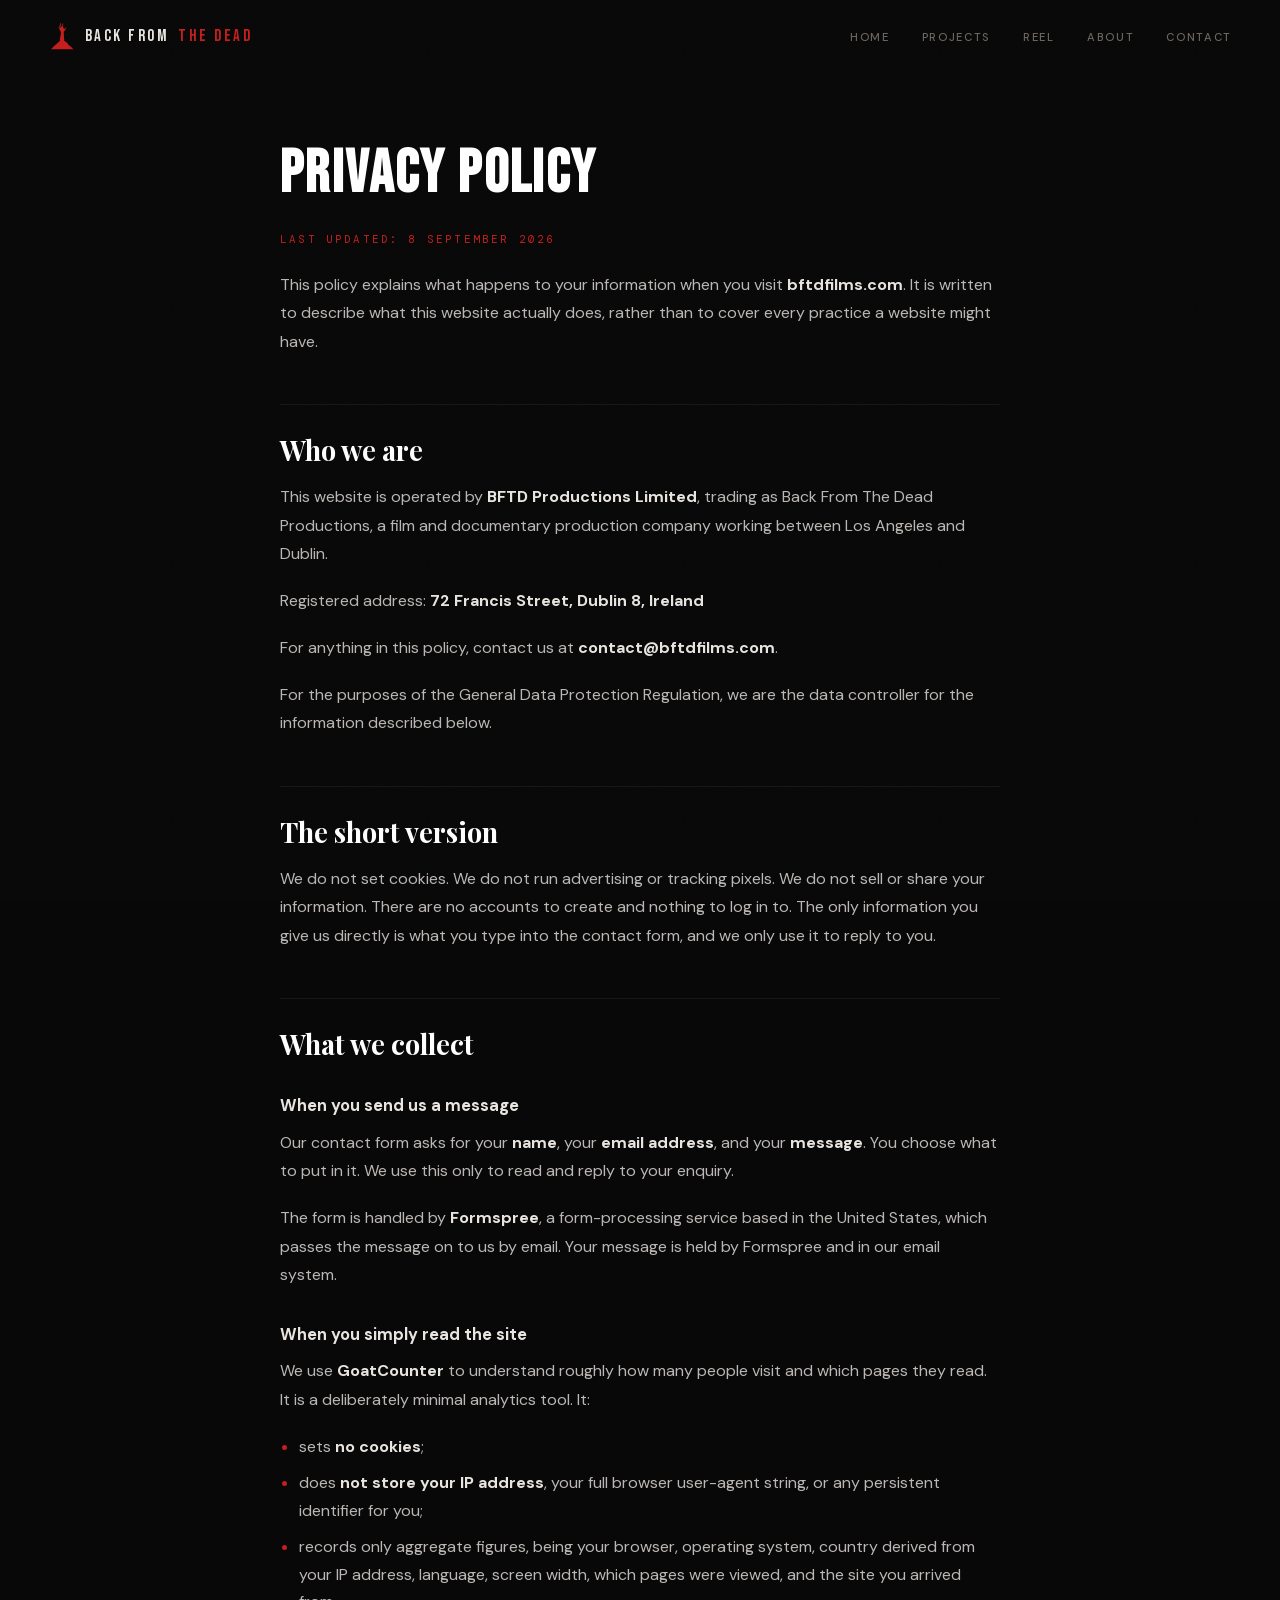
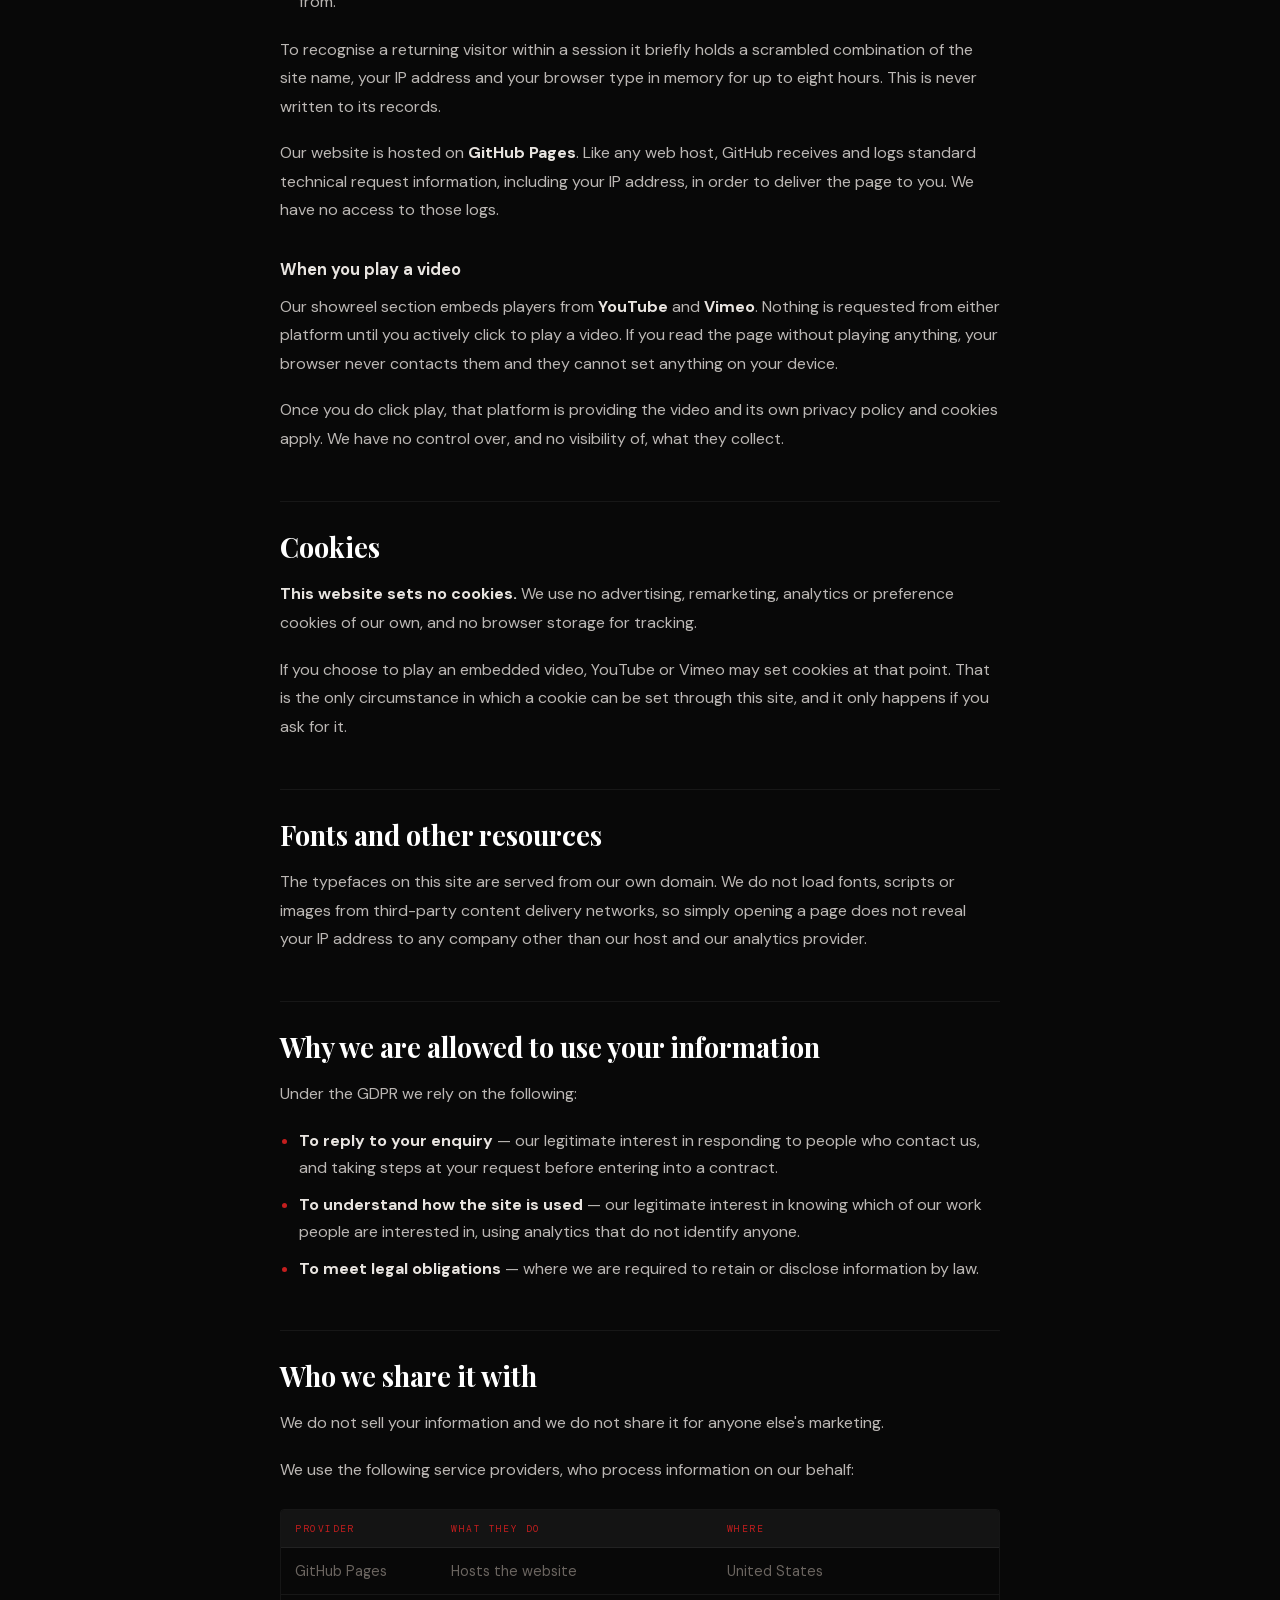
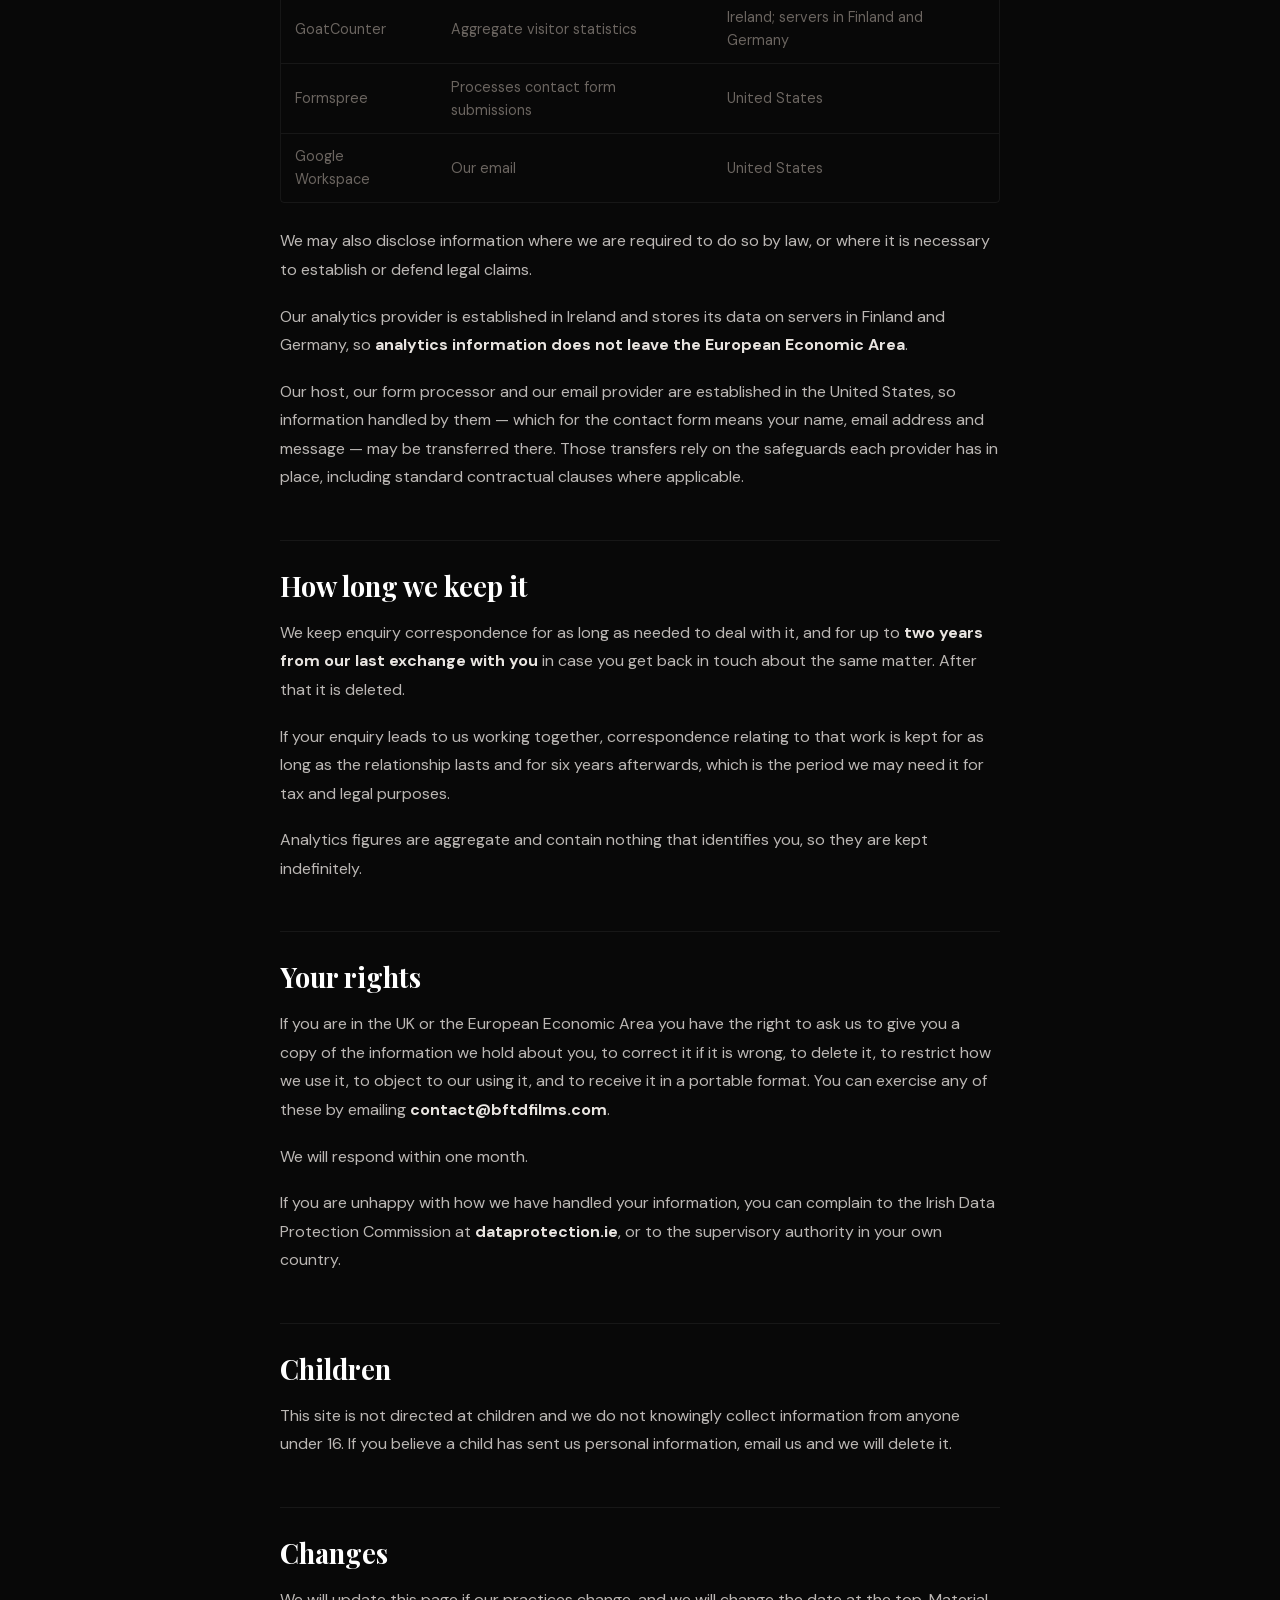
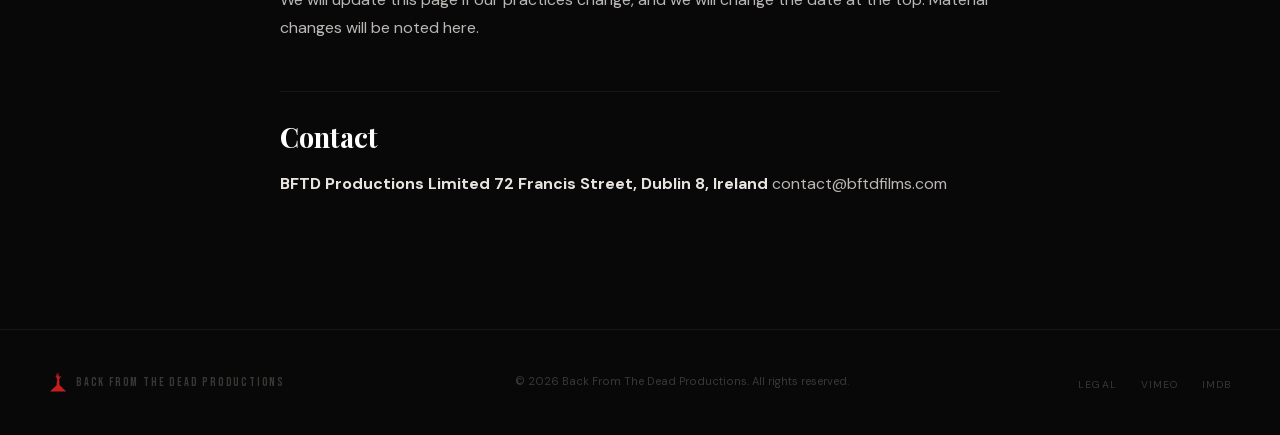
==== commit 265c1d46: "Fill in the privacy policy placeholders Controller is BFTD Productions Limited, 72 Francis Street, D" ====
--- a/privacy/index.html
+++ b/privacy/index.html
@@ -54,8 +54,8 @@
 <p><em>Last updated: 8 September 2026</em></p>
 <p>This policy explains what happens to your information when you visit <strong>bftdfilms.com</strong>. It is written to describe what this website actually does, rather than to cover every practice a website might have.</p>
 <h2>Who we are</h2>
-<p>This website is operated by <strong>[LEGAL ENTITY NAME]</strong>, trading as Back From The Dead Productions, a film and documentary production company working between Los Angeles and Dublin.</p>
-<p>Registered address: <strong>[REGISTERED ADDRESS]</strong></p>
+<p>This website is operated by <strong>BFTD Productions Limited</strong>, trading as Back From The Dead Productions, a film and documentary production company working between Los Angeles and Dublin.</p>
+<p>Registered address: <strong>72 Francis Street, Dublin 8, Ireland</strong></p>
 <p>For anything in this policy, contact us at <strong>contact@bftdfilms.com</strong>.</p>
 <p>For the purposes of the General Data Protection Regulation, we are the data controller for the information described below.</p>
 <h2>The short version</h2>
@@ -83,11 +83,13 @@
 <h2>Who we share it with</h2>
 <p>We do not sell your information and we do not share it for anyone else&#x27;s marketing.</p>
 <p>We use the following service providers, who process information on our behalf:</p>
-<div class="tablewrap"><table><thead><tr><th>Provider</th><th>What they do</th><th>Where</th></tr></thead><tbody><tr><td>GitHub Pages</td><td>Hosts the website</td><td>United States</td></tr><tr><td>GoatCounter</td><td>Aggregate visitor statistics</td><td><strong>[CONFIRM]</strong></td></tr><tr><td>Formspree</td><td>Processes contact form submissions</td><td>United States</td></tr><tr><td>Google Workspace</td><td>Our email</td><td>United States</td></tr></tbody></table></div>
+<div class="tablewrap"><table><thead><tr><th>Provider</th><th>What they do</th><th>Where</th></tr></thead><tbody><tr><td>GitHub Pages</td><td>Hosts the website</td><td>United States</td></tr><tr><td>GoatCounter</td><td>Aggregate visitor statistics</td><td>Ireland; servers in Finland and Germany</td></tr><tr><td>Formspree</td><td>Processes contact form submissions</td><td>United States</td></tr><tr><td>Google Workspace</td><td>Our email</td><td>United States</td></tr></tbody></table></div>
 <p>We may also disclose information where we are required to do so by law, or where it is necessary to establish or defend legal claims.</p>
-<p>Because some of these providers are outside the European Economic Area, your information may be transferred to the United States. Such transfers rely on the safeguards those providers have in place, including standard contractual clauses where applicable.</p>
+<p>Our analytics provider is established in Ireland and stores its data on servers in Finland and Germany, so <strong>analytics information does not leave the European Economic Area</strong>.</p>
+<p>Our host, our form processor and our email provider are established in the United States, so information handled by them — which for the contact form means your name, email address and message — may be transferred there. Those transfers rely on the safeguards each provider has in place, including standard contractual clauses where applicable.</p>
 <h2>How long we keep it</h2>
-<p>We keep enquiry correspondence for as long as needed to deal with it and for a reasonable period afterwards in case you get back in touch — ordinarily no more than <strong>[RETENTION PERIOD, e.g. two years]</strong> — after which it is deleted.</p>
+<p>We keep enquiry correspondence for as long as needed to deal with it, and for up to <strong>two years from our last exchange with you</strong> in case you get back in touch about the same matter. After that it is deleted.</p>
+<p>If your enquiry leads to us working together, correspondence relating to that work is kept for as long as the relationship lasts and for six years afterwards, which is the period we may need it for tax and legal purposes.</p>
 <p>Analytics figures are aggregate and contain nothing that identifies you, so they are kept indefinitely.</p>
 <h2>Your rights</h2>
 <p>If you are in the UK or the European Economic Area you have the right to ask us to give you a copy of the information we hold about you, to correct it if it is wrong, to delete it, to restrict how we use it, to object to our using it, and to receive it in a portable format. You can exercise any of these by emailing <strong>contact@bftdfilms.com</strong>.</p>
@@ -98,7 +100,7 @@
 <h2>Changes</h2>
 <p>We will update this page if our practices change, and we will change the date at the top. Material changes will be noted here.</p>
 <h2>Contact</h2>
-<p><strong>[LEGAL ENTITY NAME]</strong> <strong>[REGISTERED ADDRESS]</strong> contact@bftdfilms.com</p>
+<p><strong>BFTD Productions Limited</strong> <strong>72 Francis Street, Dublin 8, Ireland</strong> contact@bftdfilms.com</p>
     </div></div>
   </article>
 </main>
